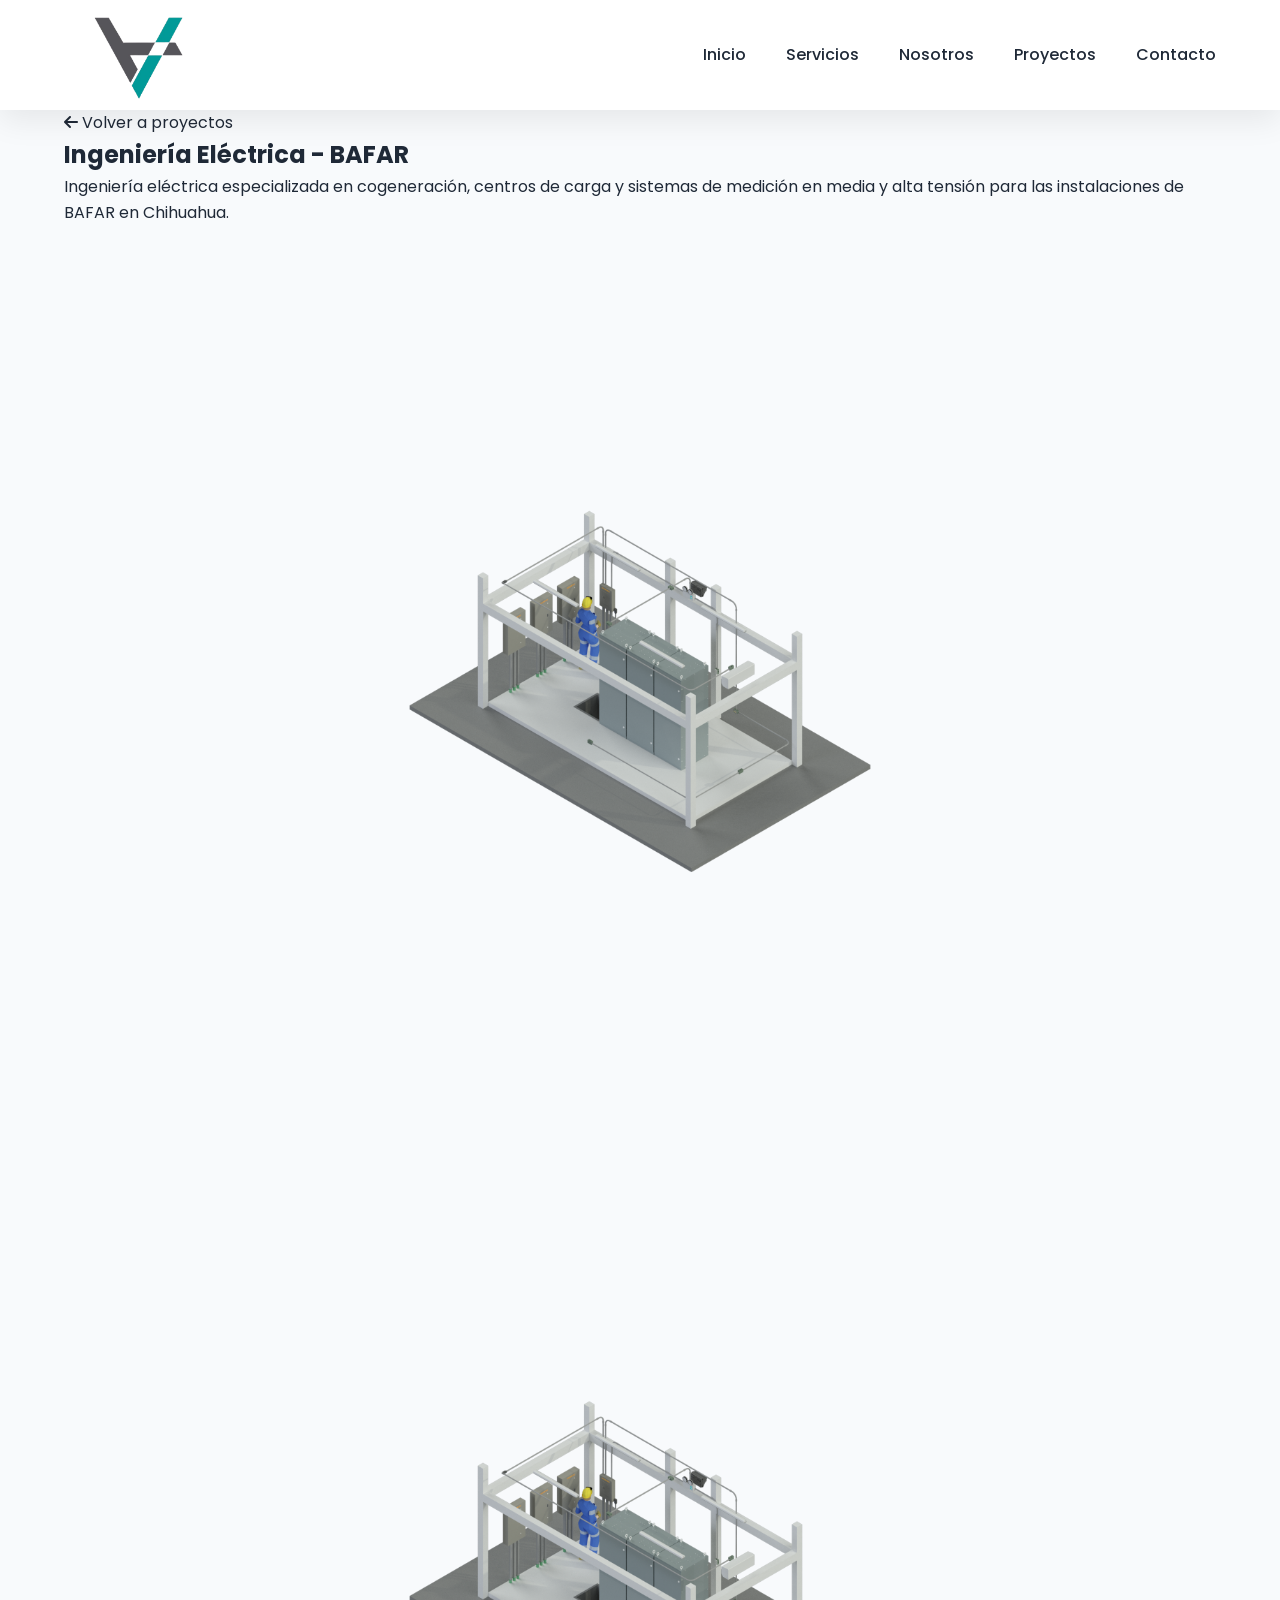
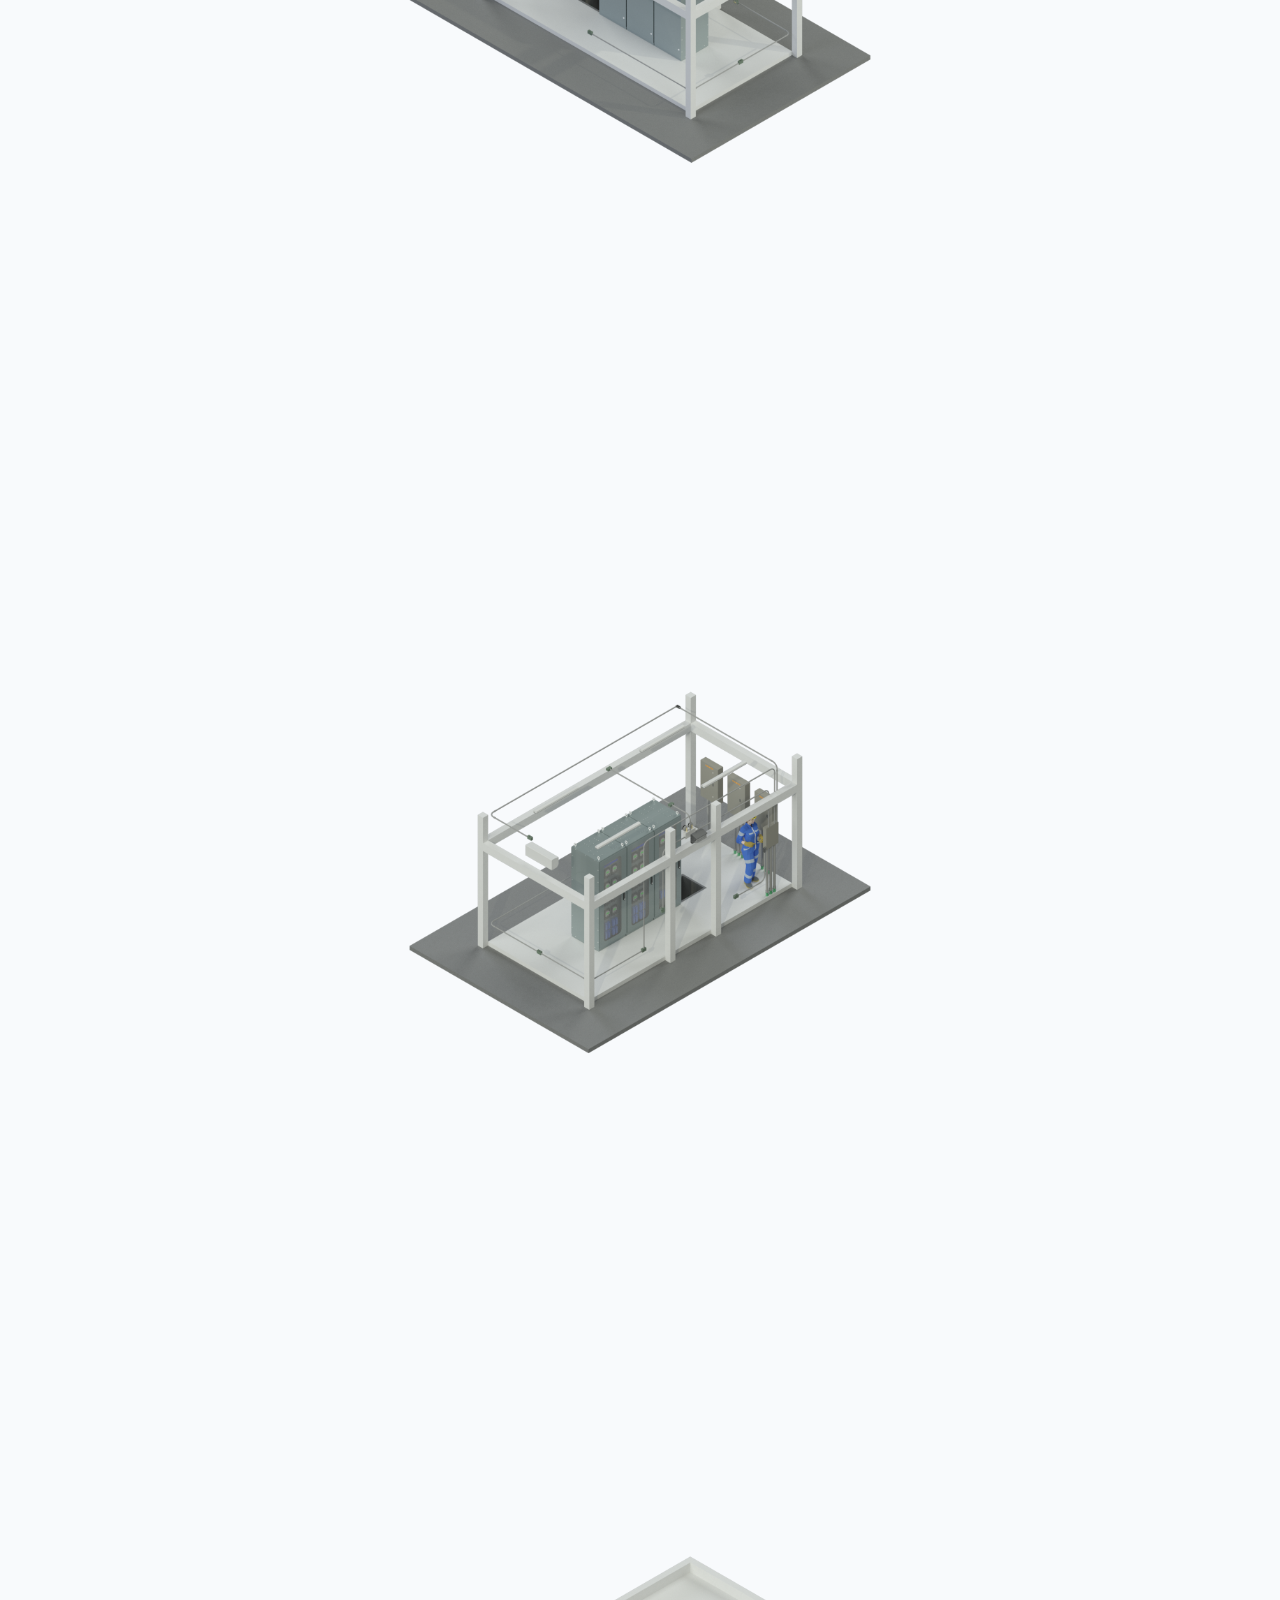
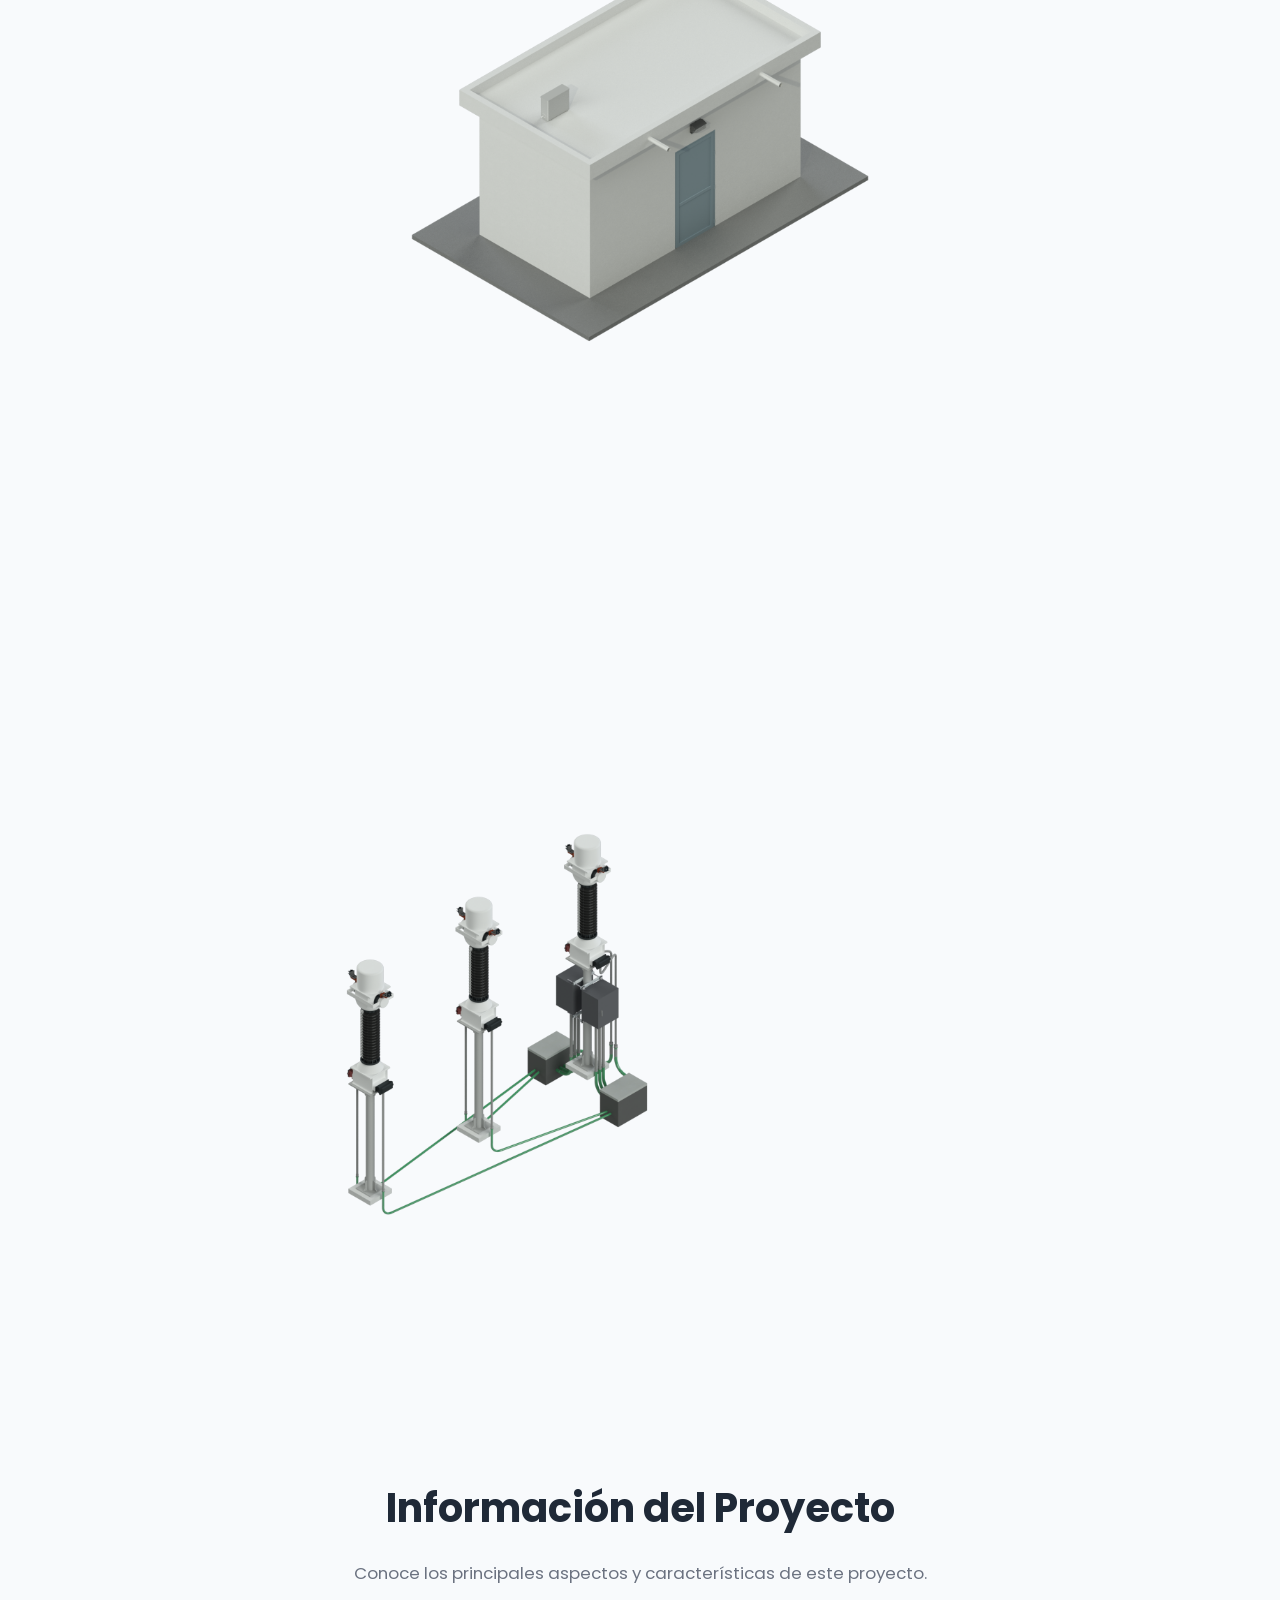
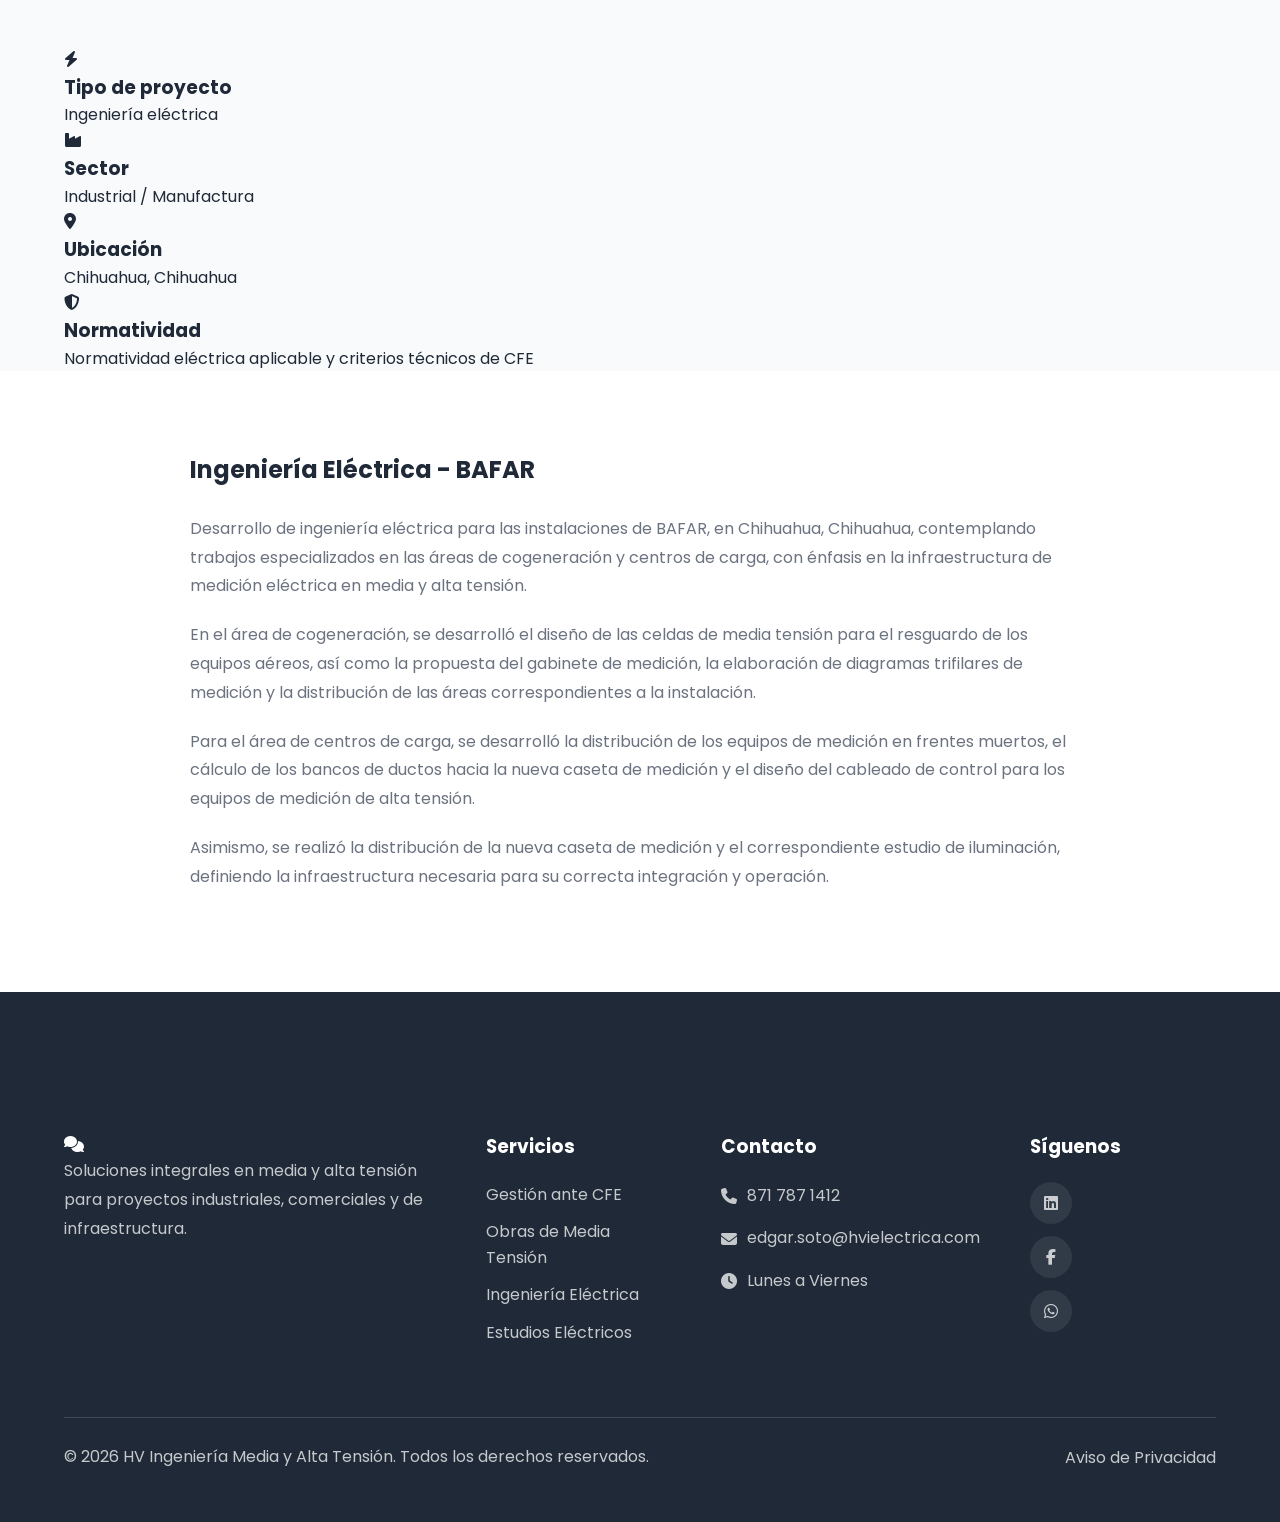
==== bafar.html @ 6735ddca "Se agregan las paginas de los proyectos asi como modificaciones en las tarjetas de servicios y proye" ====
<!DOCTYPE html>
<html lang="es">

<head>
    <meta charset="UTF-8">
    <meta name="viewport" content="width=device-width, initial-scale=1.0">

    <title>HV Ingeniería</title>

    <!-- Google Fonts -->
    <link rel="preconnect" href="https://fonts.googleapis.com">
    <link rel="preconnect" href="https://fonts.gstatic.com" crossorigin>

    <link href="https://fonts.googleapis.com/css2?family=Poppins:ital,wght@0,100;0,200;0,300;0,400;0,500;0,600;0,700;0,800;0,900;1,100;1,200;1,300;1,400;1,500;1,600;1,700;1,800;1,900&display=swap" rel="stylesheet">

    <!-- Font Awesome -->
    <link rel="stylesheet"
    href="https://cdnjs.cloudflare.com/ajax/libs/font-awesome/6.7.2/css/all.min.css">

    <!-- CSS -->
    <link rel="stylesheet" href="assets/css/style.css">
    <link rel="stylesheet" href="assets/css/responsive.css">
    
</head>

<body>

<header class="header">

    <div class="container">

        <nav class="navbar">

            <a href="index.html" class="logo">
                <img src="assets/img/logo/hv-ingenieria-logo.png" alt="Logo HV Ingeniería">

            </a>

            <ul class="nav-menu">

                <li class="nav-item">
                    <a href="index.html#inicio" class="nav-link">Inicio</a>
                </li>

                <li class="nav-item">
                    <a href="index.html#servicios" class="nav-link">Servicios</a>
                </li>

                <li class="nav-item">
                    <a href="index.html#nosotros" class="nav-link">Nosotros</a>
                </li>

                <li class="nav-item">
                    <a href="index.html#proyectos" class="nav-link">Proyectos</a>
                </li>

                <li class="nav-item">
                    <a href="index.html#contacto" class="nav-link">Contacto</a>
                </li>

            </ul>

        </nav>

    </div>

</header>

<section class="project-hero">

    <div class="container">

        <a href="index.html#proyectos" class="back-link">

            <i class="fa-solid fa-arrow-left"></i>

            Volver a proyectos

        </a>

        <h1>Ingeniería Eléctrica - BAFAR</h1>

        <p>
            Ingeniería eléctrica especializada en cogeneración, centros de carga y sistemas de medición en media y alta tensión para las instalaciones de BAFAR en Chihuahua.
        </p>

    </div>

</section>

<!-- ==========================
        GALERÍA DEL PROYECTO
========================== -->

<section class="project-gallery">

    <div class="container">

        <!-- Imagen principal -->
        <div class="gallery-main">

            <img
                id="currentImage"
                src="assets/img/proyectos/bafar/caseta-1.png"
                alt="Bafar"
            >

        </div>

        <!-- Miniaturas -->
        <div class="gallery-thumbnails">

            <img src="assets/img/proyectos/bafar/caseta-1.png" class="active">

            <img src="assets/img/proyectos/bafar/caseta-2.png">

            <img src="assets/img/proyectos/bafar/caseta-3.png">

            <img src="assets/img/proyectos/bafar/transformadores.png">

        </div>

    </div>

</section>

<!-- ==========================
     INFORMACIÓN DEL PROYECTO
========================== -->

<section class="project-details">

    <div class="container">

        <div class="section-header">

            <h2>Información del Proyecto</h2>

            <p>
                Conoce los principales aspectos y características de este proyecto.
            </p>

        </div>

        <div class="project-details-grid">

            <!-- Tipo de proyecto -->
            <div class="project-detail-card">

                <i class="fa-solid fa-bolt"></i>

                <div>

                    <h3>Tipo de proyecto</h3>

                    <p>Ingeniería eléctrica</p>

                </div>

            </div>

            <!-- Sector -->
            <div class="project-detail-card">

                <i class="fa-solid fa-industry"></i>

                <div>

                    <h3>Sector</h3>

                    <p> Industrial / Manufactura </p>

                </div>

            </div>

            <!-- Ubicación -->
            <div class="project-detail-card">

                <i class="fa-solid fa-location-dot"></i>

                <div>

                    <h3>Ubicación</h3>

                    <p>Chihuahua, Chihuahua</p>

                </div>

            </div>

            <!-- Normatividad -->
            <div class="project-detail-card">

                <i class="fa-solid fa-shield-halved"></i>

                <div>

                    <h3>Normatividad</h3>

                    <p>Normatividad eléctrica aplicable y criterios técnicos de CFE</p>

                </div>

            </div>

        </div>

    </div>

</section>

<section class="project-description">

    <div class="container">

        <div class="project-description-content">

            <h2>Ingeniería Eléctrica - BAFAR</h2>

            <p>
            Desarrollo de ingeniería eléctrica para las instalaciones de BAFAR, en Chihuahua, Chihuahua, 
            contemplando trabajos especializados en las áreas de cogeneración y centros de carga, con énfasis en la infraestructura de medición eléctrica
            en media y alta tensión.
            </p>
            
            <p>
             En el área de cogeneración, se desarrolló el diseño de las celdas de media tensión para el resguardo de los equipos aéreos, 
            así como la propuesta del gabinete de medición, la elaboración de diagramas trifilares de medición y la distribución de las áreas correspondientes a la instalación.
            </p>
            
            <p>
            Para el área de centros de carga, se desarrolló la distribución de los equipos de medición en frentes muertos, 
            el cálculo de los bancos de ductos hacia la nueva caseta de medición y el diseño del cableado de control para los equipos de medición de alta tensión. 
            </p>

            <p>
            Asimismo, se realizó la distribución de la nueva caseta de medición y el correspondiente estudio de iluminación, 
            definiendo la infraestructura necesaria para su correcta integración y operación.
            </p>

        </div>

    </div>

</section>

<section class="footer">

   <footer class="footer">

    <div class="container">

        <div class="footer-grid">

            <!-- Logo -->
            <div class="footer-about">

                <i class="fa-solid fa-comments"></i>

                <p>
                    Soluciones integrales en media y alta tensión para proyectos
                    industriales, comerciales y de infraestructura.
                </p>

            </div>

            <!-- Servicios -->
            <div class="footer-links">

                <h3>Servicios</h3>

                <ul>

                    <li><a href="servicios.html">Gestión ante CFE</a></li>
                    <li><a href="servicios.html">Obras de Media Tensión</a></li>
                    <li><a href="servicios.html">Ingeniería Eléctrica</a></li>
                    <li><a href="servicios.html">Estudios Eléctricos</a></li>

                </ul>

            </div>

            <!-- Contacto -->
            <div class="footer-contact">

                <h3>Contacto</h3>

                <p>
                    <i class="fa-solid fa-phone"></i>
                    871 787 1412
                </p>

                <p>
                    <i class="fa-solid fa-envelope"></i>
                    edgar.soto@hvielectrica.com
                </p>

                <p>
                    <i class="fa-solid fa-clock"></i>
                    Lunes a Viernes
                </p>

            </div>

            <!-- Redes -->
            <div class="footer-social">

                <h3>Síguenos</h3>

                <a href="#"><i class="fa-brands fa-linkedin"></i></a>

                <a href="#"><i class="fa-brands fa-facebook-f"></i></a>

                <a href="#"><i class="fa-brands fa-whatsapp"></i></a>

            </div>

        </div>

        <div class="footer-bottom">

            <p>
                © 2026 HV Ingeniería Media y Alta Tensión. Todos los derechos reservados.
            </p>

            <a href="#">
                Aviso de Privacidad
            </a>

        </div>

    </div>

</footer>

 <!-- JavaScript -->
    <script src="assets/js/script.js"></script>
    
</section>
---- assets/css/style.css ----
/* ===========================
   RESET CSS
=========================== */

*{
    margin: 0; /* Elimina los márgenes predeterminados */
    padding: 0; /* Elimina los rellenos predeterminados */
    box-sizing: border-box; /* Hace que el cálculo de tamaños sea mucho más sencillo y predecible */
}

/* ===========================
   VARIABLES GLOBALES
=========================== */

:root {

    /* ===== Colores ===== */
    --color-primary: #0EA5A8;
    --color-primary-dark: #0B7E80;

    --color-dark: #1F2937;
    --color-gray: #6B7280;

    --color-light: #F8FAFC;
    --color-white: #FFFFFF;

    /* ===== Tipografía ===== */
    --font-primary: "Poppins", sans-serif;

    /* ===== Espaciados ===== */
    --spacing-xs: 8px;
    --spacing-sm: 16px;
    --spacing-md: 32px;
    --spacing-lg: 64px;
    --spacing-xl: 96px;

    /* ===== Bordes ===== */
    --border-radius: 10px;

    /* ===== Sombras ===== */
    --shadow: 0 10px 30px rgba(0, 0, 0, 0.08);

}

/* ===========================
   ESTILOS GENERALES
=========================== */

body {

    font-family: var(--font-primary); /* Hace que toda la página utilice Poppins */

    background-color: var(--color-light);

    color: var(--color-dark); /* Color principal del texto */

    line-height: 1.6; /* Controla el espacio entre líneas */

    overflow-x: hidden; /* Evita la barra de desplazamiento horizontal */

}

/* ===========================
   TRANCISION SUAVE
=========================== */

html {

    scroll-behavior: smooth;

}

section {

     scroll-margin-top: 140px;

}

/* ===========================
   TAMAÑO DE IMÁGENES
=========================== */

img {

    max-width: 100%;

    display: block;

}

/* ===========================
   ENLACES
=========================== */

a {

    text-decoration: none;

    color: inherit;

}

/* ===========================
    LISTAS
=========================== */

ul {

    list-style: none;

}

/* ===========================
    CONTENEDOR PRINCIPAL
=========================== */

.container {

    width: 90%;

    max-width: 1200px;

    margin: 0 auto;

}

/* ===========================
   HEADER
=========================== */

.header {

    background-color: var(--color-white); /* Color de fondo blanco */

    box-shadow: var(--shadow); /* Sombra para dar profundidad */

    position: sticky; /* Hace que el header se quede fijo al hacer scroll */

    top: 0; /* Posición superior para que se quede en la parte superior de la página */

    z-index: 1000; /* Asegura que el header esté por encima de otros elementos */

}

/* ===========================
   NAVBAR
=========================== */

.navbar {

    display: flex; /* Utiliza Flexbox para organizar los elementos del navbar */

    justify-content: space-between; /* Distribuye los elementos a lo largo del eje horizontal */

    align-items: center; /* Centra los elementos verticalmente */

    height: 110px; /* Altura del navbar */

}

/* ===========================
   LOGO
=========================== */

.logo {

    display: flex;

    align-items: center;

}

.logo img {

    height: 150px;

    width: auto;

}

/* ===========================
   MENÚ DE NAVEGACIÓN
=========================== */

.nav-menu {

    display: flex;

    gap: 40px; /* Espacio entre los elementos del menú */

}

/* ===========================
    ENLACES DE NAVEGACIÓN
=========================== */

.nav-link {

    font-weight: 500;

    transition: .3s;


}

/* ===========================
    Cambio de color al pasar el mouse sobre los enlaces de navegación
=========================== */

.nav-link:hover {

    color: var(--color-primary);

}

/* ===========================
   HERO
=========================== */

.hero{

    padding:120px 0;
    background:linear-gradient(
        180deg,
        #ffffff 0%,
        #eef8f9 100%
    );

    margin-top: 30px;

}

.hero-container{

    display:flex;

    align-items:center;

    justify-content:space-between;

    gap:60px;

}

.hero-content{

    flex:1.2;

}

.hero-image{

    flex:.8;

}

.hero h1 span{
    display:block;
    color:var(--color-primary);
}

.hero-text h1{/* Título principal del hero */

    font-size:3.4rem;

    font-weight:700;

    line-height:1.15;

    margin-bottom:25px;

}

.hero-text span{/* Resalta una parte del título principal del hero */

    color:var(--color-primary);

}

.hero-text p{/* Descripción del hero */

    font-size:1.1rem;

    color:var(--color-gray);

    margin-bottom:35px;

    max-width:600px;

}

.hero-buttons{/* Contenedor de los botones del hero */

    display:flex;

    gap:20px;

}

.hero-image img {

    width: 100%;

    max-width: 550px;

    border-radius: 20px;

    box-shadow: 0 20px 50px rgba(0, 0, 0, 0.18);

    animation: floating 6s ease-in-out infinite;

}

.hero-list{

    margin-bottom:40px;

}

.hero-list li{

    margin-bottom:15px;

    font-weight:500;

}


@keyframes floating {

    0% {

        transform: translateY(0px);

    }

    50% {

        transform: translateY(-8px);

    }

    100% {

        transform: translateY(0px);

    }

}

/* ===========================
   BOTONES
=========================== */

.btn{

    display:inline-block;

    padding:15px 30px;

    border-radius:10px;

    font-weight:600;

    transition:.3s;

}

.btn-primary{

    background:var(--color-primary);

    color:white;

}

.btn-primary:hover{

    background:var(--color-primary-dark);

    transform:translateY(-3px);

}

.btn-secondary{

    border:2px solid var(--color-primary);

    color:var(--color-primary);

}

.btn-secondary:hover{

    background:var(--color-primary);

    color:white;

    transform:translateY(-3px);

}

/* ===========================
   CARACTERISTICAS
=========================== */

.features{/* Contenedor de la sección de características */

    padding:80px 0;
    background: #f8fafc;

}

.features-grid{/* Contenedor de la cuadrícula de características */

    display:grid;

    grid-template-columns:repeat(4,1fr);

    gap:30px;

}

.feature-card{/* Tarjeta individual de característica */

    background:var(--color-white);

    padding:35px 25px;

    border-radius:18px;

    text-align:center;

    box-shadow:var(--shadow);

    transition:.35s ease;

}

.feature-card:hover{ /* Efecto al pasar el mouse sobre la tarjeta de característica */

    transform:translateY(-10px);

    box-shadow:0 20px 40px rgba(0,0,0,.12);

}

.feature-icon{ /* Icono de la característica */

    font-size:2.7rem;

    margin-bottom:20px;

}

.feature-card h3{ /* Título de la característica */

    margin-bottom:15px;

    font-size:1.2rem;

}

.feature-card p{ /* Descripción de la característica */

    color:var(--color-gray);

    font-size:.95rem;

}

.feature-icon{/* Icono de la característica */

    width:70px;

    height:70px;

    margin:0 auto 20px;

    display:flex;

    align-items:center;

    justify-content:center;

    border-radius:50%;

    background:rgba(14,165,168,.10);

    font-size:2rem;

}

/* ===========================
   SERVICIOS
=========================== */

.services{ /* Contenedor de la sección de servicios */

    padding:100px 0;

}

.section-header{ /* Contenedor del encabezado de la sección de servicios */

    text-align:center;

    max-width:700px;

    margin:0 auto 60px;

}

.section-header h2{ /* Título de la sección de servicios */

    font-size:2.5rem;

    margin-bottom:20px;

}

.section-header p{ /* Descripción de la sección de servicios */

    color:var(--color-gray);

    font-size:1.05rem;

}

.services-grid{ /* Contenedor de la cuadrícula de servicios */

    display:grid;

    grid-template-columns:repeat(3,1fr);

    gap:35px;

}

.service-card{ /* Tarjeta individual de servicio */

    background: var(--color-white);

    border-radius: 18px;

    overflow: hidden;

    box-shadow: var(--shadow);

    transition: .35s ease;

    display: flex;

    flex-direction: column;

}

.service-card:hover{ /* Efecto al pasar el mouse sobre la tarjeta de servicio */

    transform: translateY(-10px);

    box-shadow: 0 20px 45px rgba(0,0,0,.12);

}

.service-image{ /* Contenedor de la imagen del servicio */

    overflow: hidden;

}

.service-image img{ /* Imagen del servicio */

    width:100%;

    height:230px;

    object-fit:cover;

    transition:.5s;

}

.service-card:hover .service-image img{ /* Efecto de zoom al pasar el mouse sobre la imagen del servicio */

    transform:scale(1.08);

}

.service-content{ /* Contenido de la tarjeta de servicio */

    padding:35px;

    display:flex;

    flex-direction:column;

    flex:1;

}

.service-content h3{/* Título del servicio */

    position:relative;

    display:inline-block;

}

.service-content h3::after{ /* Línea decorativa debajo del título del servicio */

    content:"";

    position:absolute;

    left:0;

    bottom:-2px;

    width:0;

    height:2px;

    background:var(--color-primary);

    transition:.35s;

}

.service-card:hover h3::after{ /* Efecto de animación de la línea decorativa al pasar el mouse sobre la tarjeta de servicio */

    width:100%;

}

.service-content p{/* Descripción del servicio */

    color:var(--color-gray);

    margin-bottom:25px;

}

.service-link{ /* Estilo del enlace de "Leer más" en la tarjeta de servicio */

    display: inline-flex;

    align-items: center;

    gap: 6px;

    color: var(--color-primary);

    font-weight: 600;

    transition: .3s;

    margin-top:auto;

}

.service-link span{ /* Estilo del icono de flecha en el enlace de "Leer más" */

    transition:.3s ease; 

}

.service-link:hover{ /* Cambia el color del enlace al pasar el mouse */

    letter-spacing:1px;

    color: var(--color-primary-dark);

}

.service-card:hover .service-link span{ /* Efecto de animación al pasar el mouse sobre el enlace de "Leer más" */

    transform:translateX(6px);

}

/* ===========================
   MODAL DE SERVICIOS
=========================== */

.service-modal{

    position:fixed;

    inset:0;

    background:rgba(0,0,0,.65);

    display:flex;

    align-items:center;

    justify-content:center;

    padding:30px;

    opacity:0;

    visibility:hidden;

    transition:.35s ease;

    z-index:9999;

}

.service-modal.active{

    opacity:1;

    visibility:visible;

}

.service-modal-content{

    position:relative;

    width:100%;

    max-width:950px;

    max-height:90vh;

    overflow:auto;

    background:var(--color-white);

    border-radius:22px;

    box-shadow:0 25px 70px rgba(0,0,0,.25);

    transform:scale(.85);

    transition:.35s ease;

}

.service-modal.active .service-modal-content{

    transform:scale(1);

}

.service-modal-image img{

    width:100%;

    height:360px;

    object-fit:cover;

    display:block;

}

.service-modal-info{

    padding:35px;

}

.service-modal-info h2{

    margin-bottom:15px;

    color:var(--color-dark);

}

.service-modal-info > p{

    color:var(--color-gray);

    line-height:1.8;

    margin-bottom:20px;

}

.service-modal-close{

    position:absolute;

    top:18px;

    right:18px;

    width:42px;

    height:42px;

    border:none;

    border-radius:50%;

    background:rgba(255,255,255,.95);

    color:var(--color-dark);

    font-size:20px;

    cursor:pointer;

    z-index:2;

    box-shadow:0 5px 15px rgba(0,0,0,.15);

    transition:.3s;

}

.service-modal-close:hover{

    transform:rotate(90deg);

    color:var(--color-primary);

}

#modalServiceDetails{

    color:var(--color-gray);

    line-height:1.8;

}

#modalServiceDetails ul{

    padding-left:20px;

    margin-top:15px;

}

#modalServiceDetails li{

    margin-bottom:8px;

}

/* ===========================
   NOSOTROS
=========================== */

.about{ /* Contenedor de la sección de nosotros */

    padding:100px 0;

    background:#F8FAFC;

}

.about-content{ /* Contenedor del contenido de la sección de nosotros */

    display:grid;

    grid-template-columns:1fr 1fr;

    gap:60px;

    align-items:center;

}

.about-image img{ /* Imagen de la sección de nosotros */

    width:100%;

    border-radius:20px;

    box-shadow:var(--shadow);

    transition:.4s;

}

.about-image{ /* Contenedor de la imagen de la sección de nosotros */

    overflow:hidden;

    border-radius:20px;

}

.about-image:hover img{ /* Efecto de zoom al pasar el mouse sobre la imagen de la sección de nosotros */

    transform:scale(1.05);

}

/* ===========================
   TAREJAS DE INFORMACIÓN
=========================== */

.about-info{ /* Contenedor de las tarjetas de información de la sección de nosotros */

    display:flex;

    flex-direction:column;

    gap:25px;

}

.about-card{

    background:var(--color-white);

    padding:30px;

    border-radius:18px;

    box-shadow:var(--shadow);

    transition:.35s ease;

}

.about-card:hover{

    transform:translateY(-8px);

}

.about-card h3{

    color:var(--color-primary);

    margin-bottom:15px;

}

.about-card p{

    color:var(--color-gray);

}

/*===========================
        VALORES
===========================*/

.values{

    margin-top:100px;

}

.values-grid{ /* Contenedor de la cuadrícula de valores */

    display:grid;

    grid-template-columns:repeat(auto-fit,minmax(220px,1fr)); /* Ajusta automáticamente el número de columnas según el tamaño de la pantalla */

    gap:25px;

}

.value-card{ /* Tarjeta individual de valor */

    background:var(--color-white);

    border-radius:18px;

    padding:35px 25px;

    text-align:center;

    box-shadow:var(--shadow);

    transition:.35s;

}

.value-card:hover{ /* Efecto al pasar el mouse sobre la tarjeta de valor */

    transform:translateY(-10px);

}

.value-card span{ /* Icono de la tarjeta de valor */

    font-size:40px;

    display:block;

    margin-bottom:18px;

}

.value-card i{ /* Icono de la tarjeta de valor */

    font-size:45px;

    color:var(--color-primary);

    margin-bottom:20px;

}

.value-card:hover i{

    transform:scale(1.15);

}

/*===========================
        PROYECTOS
===========================*/

.projects{

    padding:100px 0;

    background:var(--color-white);

}

.projects-grid{

    display:grid;

    grid-template-columns:repeat(3,1fr);

    gap:35px;

}

.project-card{
    background:var(--color-white);
    border-radius:18px;
    overflow:hidden;
    box-shadow:var(--shadow);
    transition:.35s ease;
    display:flex;
    flex-direction:column;
}

.project-card:hover{
    transform:translateY(-8px);
    box-shadow:0 20px 45px rgba(0,0,0,.12);
}

.project-image{
    width:100%;
    height:230px;
    object-fit:cover;
    display:block;
}

.project-content{
    padding:30px;
    display:flex;
    flex-direction:column;
    flex:1;
}

.project-content h3{
    margin-bottom:12px;
}

.project-content p{
    color:var(--color-gray);
    line-height:1.7;
    margin-bottom:25px;
}

.project-content .btn{
    margin-top:auto;
    align-self:flex-start;
}

.project-image-bafar{
    transform:scale(1.6);
}

/*===========================
    PROJECT DESCRIPTION
===========================*/

.project-description{

    padding:80px 0;

    background:var(--color-white);

}

.project-description-content{

    max-width:900px;

    margin:0 auto;

}

.project-description-content h2{

    margin-bottom:25px;

    color:var(--color-dark);

}

.project-description-content p{

    margin-bottom:20px;

    color:var(--color-gray);

    line-height:1.8;

}

/*===========================
        CONTACTO
===========================*/

.contact{

    padding:100px 0;

    background:var(--color-light);

}

.contact-container{

    display:grid;

    grid-template-columns:1fr 1.3fr;

    gap:60px;

    align-items:start;

}

.contact-info h3{

    margin-bottom:20px;

}

.contact-info p{

    color:var(--color-gray);

}

.contact-cards{

    display:flex;

    flex-direction:column;

    gap:20px;

    margin-top:35px;

}

.contact-card{

    display:flex;

    align-items:center;

    gap:20px;

    background:var(--color-white);

    padding:22px;

    border-radius:16px;

    box-shadow:var(--shadow);

    transition:.3s;

}

.contact-card:hover{

    transform:translateX(8px);

}

.contact-card i{

    width:60px;

    height:60px;

    display:flex;

    align-items:center;

    justify-content:center;

    border-radius:50%;

    background:rgba(14,165,168,.12);

    color:var(--color-primary);

    font-size:24px;

    flex-shrink:0;

}

.contact-card h4{

    margin-bottom:6px;

    color:var(--color-dark);

}

.contact-card p{

    margin:0;

    color:var(--color-gray);

}

/*===========================
      CONTACT FORM
===========================*/

.contact-info{

    width:100%;

}

.contact-form{

    width:100%;

    display:flex;

    justify-content:flex-start;

    align-items:flex-start;

}

.contact-cta{

    width:100%;

    max-width:450px;

    padding:45px;

    background:rgba(14,165,168,.08);

    border:1px solid rgba(14,165,168,.15);

    border-radius:20px;

    box-shadow:var(--shadow);

}

.contact-cta > i{

    font-size:32px;

    color:var(--color-primary);

    margin-bottom:20px;

}

.contact-cta h3{

    font-size:42px;

    color:var(--color-primary);

    margin-bottom:20px;

    line-height:1.2;

}

.contact-cta p{

    font-size:18px;

    color:var(--color-dark);

    line-height:1.8;

    margin-bottom:30px;

}

.contact-cta .btn{

    width:100%;

    display:flex;

    justify-content:center;

}

/*===========================
          FOOTER
===========================*/

.footer{

    background:var(--color-dark);

    color:var(--color-white);

    padding:70px 0 25px;

}

.footer-grid{

    display:grid;

    grid-template-columns:2fr 1fr 1fr 1fr;

    gap:50px;

}

.footer-logo{

    width:160px;

    margin-bottom:20px;

}

.footer p{

    color:rgba(255,255,255,.75);

    line-height:1.8;

}

.footer h3{

    margin-bottom:20px;

    color:var(--color-white);

}

.footer-links ul{

    list-style:none;

    padding:0;

}

.footer-links li{

    margin-bottom:12px;

}

.footer a{

    color:rgba(255,255,255,.75);

    text-decoration:none;

    transition:.3s;

}

.footer a:hover{

    color:var(--color-primary);

}

.footer-contact p{

    display:flex;

    align-items:center;

    gap:10px;

    margin-bottom:14px;

}

.footer-social{

    display:flex;

    flex-direction:column;

}

.footer-social a{

    width:42px;

    height:42px;

    display:flex;

    align-items:center;

    justify-content:center;

    border-radius:50%;

    background:rgba(255,255,255,.08);

    margin-bottom:12px;

    transition:.3s;

}

.footer-social a:hover{

    background:var(--color-primary);

    color:var(--color-white);

    transform:translateY(-3px);

}

.footer-bottom{

    margin-top:60px;

    padding-top:25px;

    border-top:1px solid rgba(255,255,255,.15);

    display:flex;

    justify-content:space-between;

    align-items:center;

    flex-wrap:wrap;

    gap:20px;

}

.whatsapp-card{

    text-decoration:none;

    color:inherit;

}

.whatsapp-card:hover{

    border-color:#25D366;

}

.whatsapp-card:hover i{

    background:#25D366;

    color:var(--color-white);

}
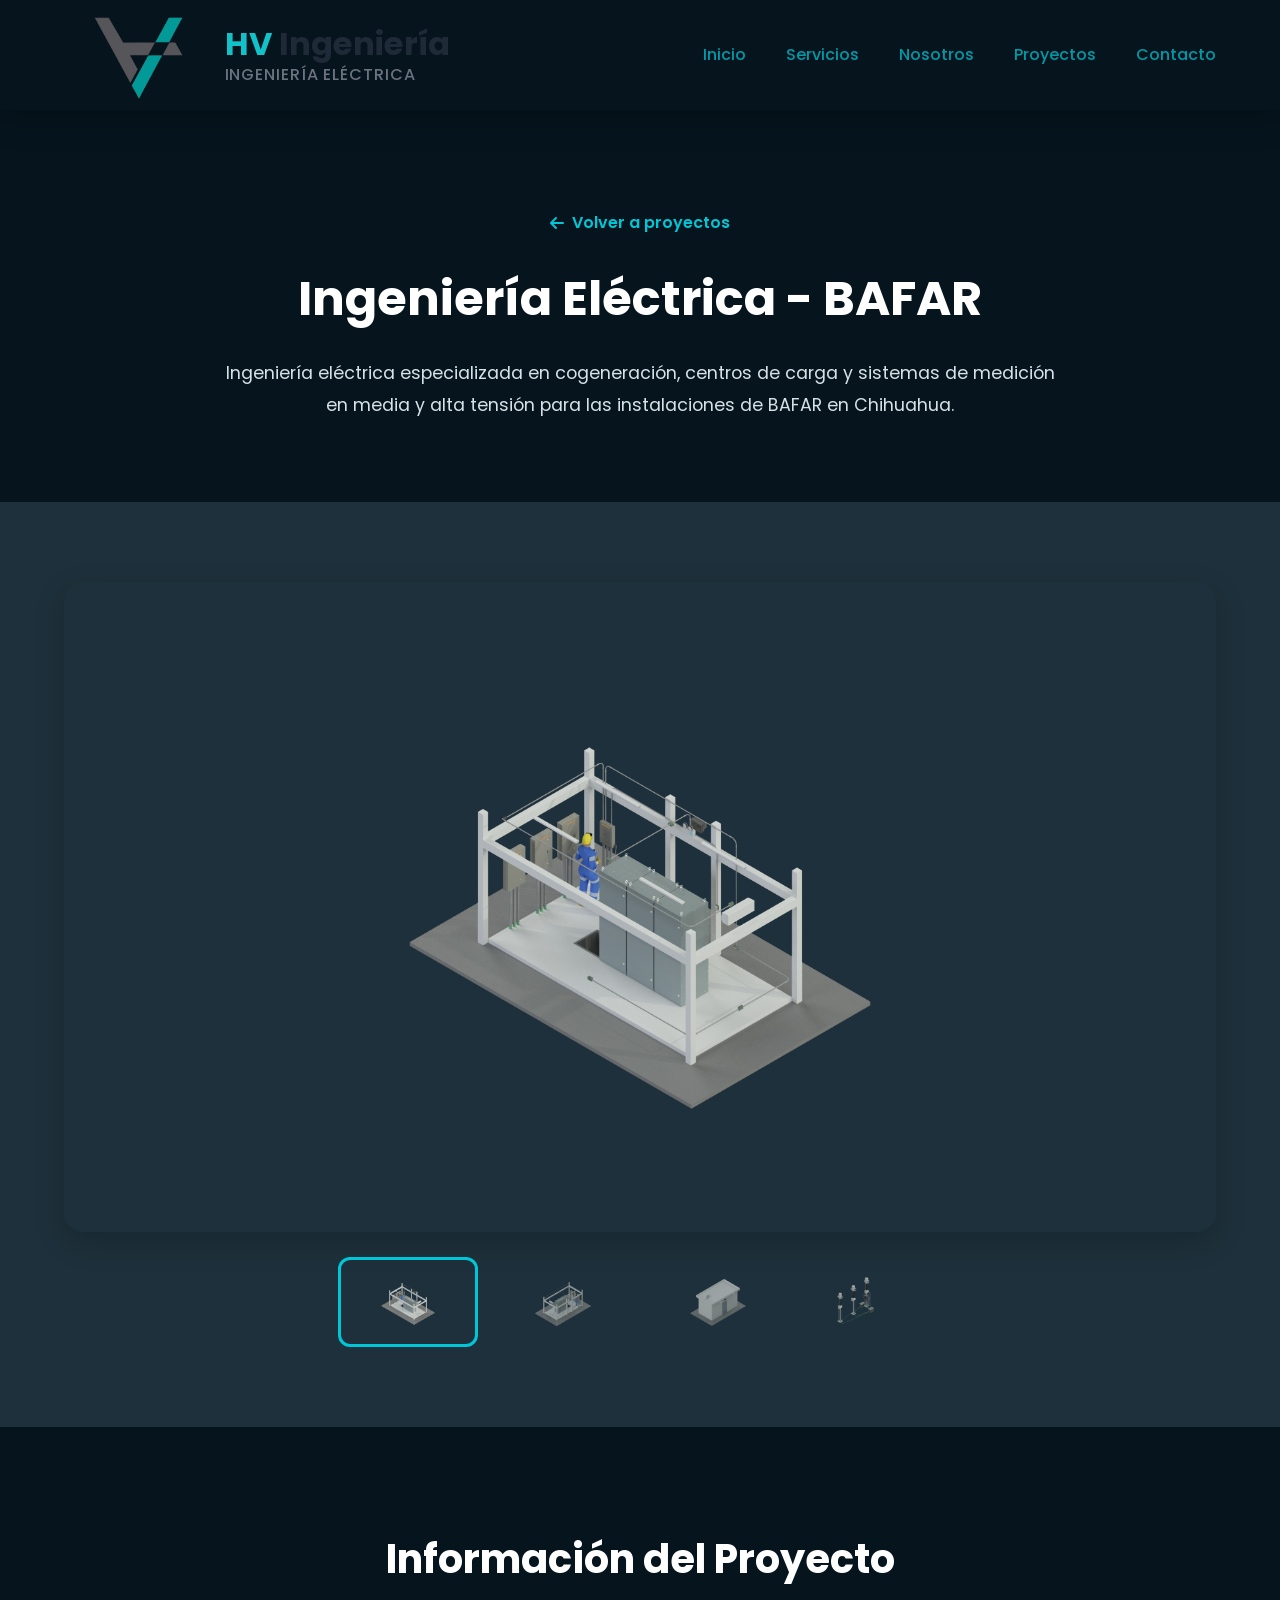
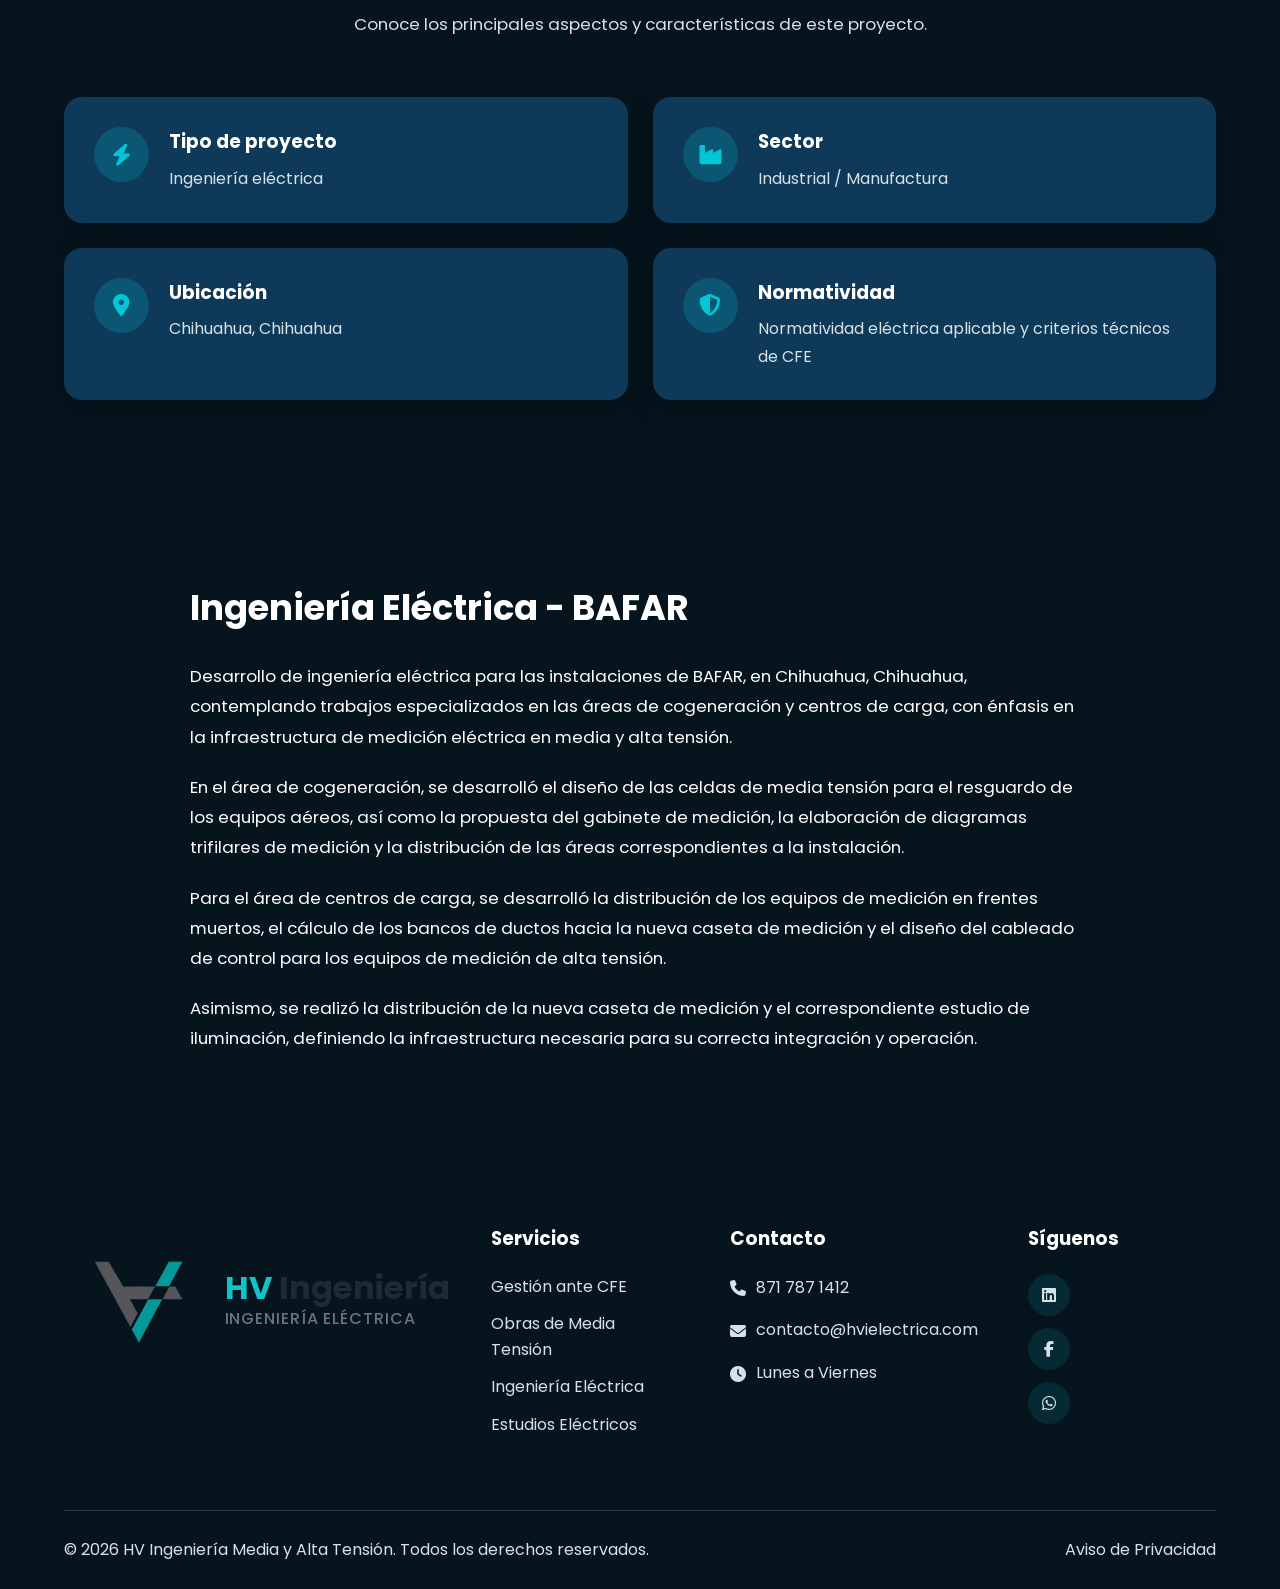
==== commit ff9a7481: "Actualiza diseño y navegación del sitio" ====
--- a/bafar.html
+++ b/bafar.html
@@ -32,9 +32,20 @@
         <nav class="navbar">
 
             <a href="index.html" class="logo">
+
                 <img src="assets/img/logo/hv-ingenieria-logo.png" alt="Logo HV Ingeniería">
 
-            </a>
+                <div class="logo-text">
+                <div class="logo-title">
+                <span>HV</span> Ingeniería
+                </div>
+
+            <div class="logo-subtitle">
+                Ingeniería eléctrica
+            </div>
+    </div>
+
+</a>
 
             <ul class="nav-menu">
 
@@ -247,8 +258,6 @@
 
 <section class="footer">
 
-   <footer class="footer">
-
     <div class="container">
 
         <div class="footer-grid">
@@ -256,14 +265,25 @@
             <!-- Logo -->
             <div class="footer-about">
 
-                <i class="fa-solid fa-comments"></i>
-
-                <p>
-                    Soluciones integrales en media y alta tensión para proyectos
-                    industriales, comerciales y de infraestructura.
-                </p>
-
-            </div>
+    <a href="index.html" class="logo">
+
+        <img src="assets/img/logo/hv-ingenieria-logo.png" alt="Logo HV Ingeniería">
+
+        <div class="logo-text">
+
+            <div class="logo-title">
+                <span>HV</span> Ingeniería
+            </div>
+
+            <div class="logo-subtitle">
+                Ingeniería eléctrica
+            </div>
+
+        </div>
+
+    </a>
+    
+</div>
 
             <!-- Servicios -->
             <div class="footer-links">
@@ -293,7 +313,7 @@
 
                 <p>
                     <i class="fa-solid fa-envelope"></i>
-                    edgar.soto@hvielectrica.com
+                    contacto@hvielectrica.com
                 </p>
 
                 <p>
--- a/assets/css/style.css
+++ b/assets/css/style.css
@@ -15,13 +15,13 @@
 :root {
 
     /* ===== Colores ===== */
-    --color-primary: #0EA5A8;
-    --color-primary-dark: #0B7E80;
-
-    --color-dark: #1F2937;
-    --color-gray: #6B7280;
-
-    --color-light: #F8FAFC;
+    --color-primary: #00C6D7;
+    --color-primary-dark: #0099A8;
+
+    --color-dark: #06141D;
+    --color-gray: #0E3959;
+
+    --color-light: #1E303B;
     --color-white: #FFFFFF;
 
     /* ===== Tipografía ===== */
@@ -38,7 +38,7 @@
     --border-radius: 10px;
 
     /* ===== Sombras ===== */
-    --shadow: 0 10px 30px rgba(0, 0, 0, 0.08);
+    --shadow: 0 10px 30px rgba(0, 0, 0, 0.18);
 
 }
 
@@ -130,7 +130,7 @@
 
 .header {
 
-    background-color: var(--color-white); /* Color de fondo blanco */
+    background-color: var(--color-dark); /* Color de fondo blanco */
 
     box-shadow: var(--shadow); /* Sombra para dar profundidad */
 
@@ -178,6 +178,27 @@
 
 }
 
+.logo-title {
+    color: var(--color-white);
+    font-size: 1.45rem;
+    font-weight: 700;
+    white-space: nowrap;
+}
+
+.logo-title span {
+    color: var(--color-primary);
+}
+
+.logo-subtitle {
+    margin-top: 5px;
+    color: var(--color-gray);
+    font-size: .82rem;
+    font-weight: 500;
+    letter-spacing: .9px;
+    text-transform: uppercase;
+    white-space: nowrap;
+}
+
 /* ===========================
    MENÚ DE NAVEGACIÓN
 =========================== */
@@ -196,10 +217,11 @@
 
 .nav-link {
 
+    color: var(--color-primary-dark);
+
     font-weight: 500;
 
     transition: .3s;
-
 
 }
 
@@ -219,133 +241,435 @@
 
 .hero{
 
-    padding:120px 0;
-    background:linear-gradient(
-        180deg,
-        #ffffff 0%,
-        #eef8f9 100%
+    position:relative;
+
+    min-height:650px;
+
+    padding:0;
+
+    background:#061b32;
+
+    overflow:hidden;
+
+    margin-top:0;
+
+}
+
+
+/* Contenedor principal */
+
+.hero-container{
+
+    position:relative;
+
+    display:flex;
+
+    align-items:center;
+
+    min-height:650px;
+
+    gap:0;
+
+}
+
+
+/* =========================
+   CONTENIDO
+========================= */
+
+.hero-content{
+
+    position:relative;
+
+    z-index:3;
+
+    width:50%;
+
+    padding:50px 60px 50px 0;
+
+}
+
+.hero-content::before{
+
+    content:"";
+
+    position:absolute;
+
+    top:0;
+
+    right:-85%;
+
+    width:200%;
+
+    height:100%;
+
+    background:#061b32;
+
+    z-index:-1;
+
+    clip-path:polygon(
+        0 0,
+        100% 0,
+        55% 58%,
+        100% 100%,
+        0 100%
     );
 
-    margin-top: 30px;
-
-}
-
-.hero-container{
+    pointer-events:none;
+}
+
+/* Diagonal turquesa */
+
+.hero-content::after{
+
+    content:"";
+
+    position:absolute;
+
+    top:0;
+
+    right:-85%;
+
+    width:200%;
+
+    height:100%;
+
+    /* Turquesa semitransparente */
+
+    background:rgba(17, 194, 200, 0.5);
+
+    clip-path:polygon(
+
+        96.5% 0,
+
+        100% 0,
+
+        56.5% 58%,
+
+        53.5% 58%
+
+    );
+
+    z-index:0;
+
+    pointer-events:none;
+    
+}
+
+.hero-subtitle{
+
+    display:block;
+
+    color:#11c2c8;
+
+    font-size:.95rem;
+
+    font-weight:700;
+
+    letter-spacing:.5px;
+
+    margin-bottom:15px;
+
+}
+
+
+.hero h1{
+
+    color:#ffffff;
+
+    font-size:2.8rem;
+
+    font-weight:700;
+
+    line-height:1.08;
+
+    margin-bottom:20px;
+
+}
+
+
+.hero h1 span{
+
+    display:block;
+
+    color:#11c2c8;
+
+}
+
+
+/* Descripción */
+
+.hero-content > p{
+
+    max-width:560px;
+
+    color:#e5edf5;
+
+    font-size:1.5rem;
+
+    line-height:1.6;
+
+    margin-bottom:22px;
+
+}
+
+
+/* =========================
+   LISTA
+========================= */
+
+.hero-list li{
 
     display:flex;
 
     align-items:center;
 
-    justify-content:space-between;
-
-    gap:60px;
-
-}
-
-.hero-content{
-
-    flex:1.2;
-
-}
+    gap:12px;
+
+    padding:6px 0;
+
+    color:#ffffff;
+
+    font-size:.92rem;
+
+    font-weight:500;
+
+    border-bottom:1px solid rgba(255,255,255,.12);
+
+}
+
+.hero-list li:last-child{
+
+    border-bottom:none;
+
+}
+
+.hero-list i{
+
+    color:#11c2c8;
+
+    font-size:1.15rem;
+
+}
+
+/* =========================
+   BOTONES
+========================= */
+
+.hero-buttons{
+
+    display:flex;
+
+    align-items:center;
+
+    gap:20px;
+
+    margin-top:25px;
+
+}
+
+
+.hero-buttons .btn{
+
+    display:inline-flex;
+
+    align-items:center;
+
+    justify-content:center;
+
+    gap:8px;
+
+    min-height:48px;
+
+    padding:0 20px;
+
+    border-radius:7px;
+
+    font-weight:600;
+
+    transition:.3s ease;
+
+}
+
+
+.hero-buttons .btn-primary{
+
+    background:#11b8be;
+
+    color:#ffffff;
+
+}
+
+
+.hero-buttons .btn-primary:hover{
+
+    background:#0d9fa5;
+
+    transform:translateY(-3px);
+
+}
+
+
+.hero-buttons .btn-secondary{
+
+    background:transparent;
+
+    color:#11c2c8;
+
+    border:2px solid #11c2c8;
+
+}
+
+
+.hero-buttons .btn-secondary:hover{
+
+    background:#11c2c8;
+
+    color:#ffffff;
+
+    transform:translateY(-3px);
+
+}
+
+
+/* =========================
+   IMAGEN
+========================= */
 
 .hero-image{
 
-    flex:.8;
-
-}
-
-.hero h1 span{
+    position:absolute;
+
+    top:0;
+
+    right:calc((1200px - 100vw) / 2);
+
+    width:52vw;
+
+    height:100%;
+
+    z-index:1;
+
+    overflow:hidden;
+
+}
+
+.hero-image img{
+
+    width:100%;
+
+    height:100%;
+
+    object-fit:cover;
+
     display:block;
-    color:var(--color-primary);
-}
-
-.hero-text h1{/* Título principal del hero */
-
-    font-size:3.4rem;
+
+    animation:floating 6s ease-in-out infinite;
+
+}
+
+
+/* Capa oscura ligera sobre la imagen */
+
+.hero-image::after{
+
+    content:"";
+
+    position:absolute;
+
+    inset:0;
+
+    background:rgba(0,0,0,.08);
+
+    z-index:1;
+
+}
+
+
+/* =========================
+   ANIMACIÓN
+========================= */
+
+@keyframes floating{
+
+    0%{
+
+        transform:scale(1) translateY(0);
+
+    }
+
+    50%{
+
+        transform:scale(1.02) translateY(-5px);
+
+    }
+
+    100%{
+
+        transform:scale(1) translateY(0);
+
+    }
+
+}
+
+.logo{
+
+    display:flex;
+
+    align-items:center;
+
+    gap:12px;
+
+    text-decoration:none;
+
+}
+
+.logo-text{
+
+    display:flex;
+
+    flex-direction:column;
+
+    justify-content:center;
+
+    line-height:1.1;
+
+}
+
+.logo-title{
+
+    color:#1F2937;
+
+    font-size:2.01rem;
 
     font-weight:700;
 
-    line-height:1.15;
-
-    margin-bottom:25px;
-
-}
-
-.hero-text span{/* Resalta una parte del título principal del hero */
-
-    color:var(--color-primary);
-
-}
-
-.hero-text p{/* Descripción del hero */
-
-    font-size:1.1rem;
-
-    color:var(--color-gray);
-
-    margin-bottom:35px;
-
-    max-width:600px;
-
-}
-
-.hero-buttons{/* Contenedor de los botones del hero */
-
-    display:flex;
-
-    gap:20px;
-
-}
-
-.hero-image img {
-
-    width: 100%;
-
-    max-width: 550px;
-
-    border-radius: 20px;
-
-    box-shadow: 0 20px 50px rgba(0, 0, 0, 0.18);
-
-    animation: floating 6s ease-in-out infinite;
-
-}
-
-.hero-list{
-
-    margin-bottom:40px;
-
-}
-
-.hero-list li{
-
-    margin-bottom:15px;
+    white-space:nowrap;
+
+}
+
+.logo-title span{
+
+    color:#11c2c8;
+
+}
+
+.logo-subtitle{
+
+    margin-top:5px;
+
+    color:#6B7280;
+
+    font-size:1.01rem;
 
     font-weight:500;
 
-}
-
-
-@keyframes floating {
-
-    0% {
-
-        transform: translateY(0px);
-
-    }
-
-    50% {
-
-        transform: translateY(-8px);
-
-    }
-
-    100% {
-
-        transform: translateY(0px);
-
-    }
-
+    letter-spacing:.9px;
+
+    text-transform:uppercase;
+
+    white-space:nowrap;
+    
 }
 
 /* ===========================
@@ -404,10 +728,11 @@
    CARACTERISTICAS
 =========================== */
 
-.features{/* Contenedor de la sección de características */
+.features{ /* Contenedor de la sección de características */
 
     padding:80px 0;
-    background: #f8fafc;
+
+    background:var(--color-dark);
 
 }
 
@@ -423,7 +748,7 @@
 
 .feature-card{/* Tarjeta individual de característica */
 
-    background:var(--color-white);
+    background:var(--color-gray);
 
     padding:35px 25px;
 
@@ -445,59 +770,49 @@
 
 }
 
-.feature-icon{ /* Icono de la característica */
-
-    font-size:2.7rem;
-
-    margin-bottom:20px;
-
-}
-
-.feature-card h3{ /* Título de la característica */
-
-    margin-bottom:15px;
-
-    font-size:1.2rem;
-
-}
-
-.feature-card p{ /* Descripción de la característica */
-
-    color:var(--color-gray);
-
-    font-size:.95rem;
-
-}
-
-.feature-icon{/* Icono de la característica */
-
-    width:70px;
-
-    height:70px;
-
-    margin:0 auto 20px;
-
-    display:flex;
-
-    align-items:center;
-
-    justify-content:center;
-
-    border-radius:50%;
-
-    background:rgba(14,165,168,.10);
-
-    font-size:2rem;
-
+.feature-card h3 {
+
+    margin-bottom: 15px;
+
+    font-size: 1.2rem;
+
+    color: var(--color-white);
+
+}
+
+.feature-card p {
+
+    color: #D6E2E8;
+
+    font-size: .95rem;
+
+}
+
+.feature-icon {
+    width: 70px;
+    height: 70px;
+    margin: 0 auto 20px;
+    display: flex;
+    align-items: center;
+    justify-content: center;
+    border-radius: 50%;
+    background: rgba(0, 198, 215, .20);
+    font-size: 2rem;
+}
+
+.feature-icon i {
+    color: #00C6D7;
 }
 
 /* ===========================
    SERVICIOS
 =========================== */
 
-.services{ /* Contenedor de la sección de servicios */
-
-    padding:100px 0;
+.services {
+
+    padding: 80px 0;
+
+    background: var(--color-dark);
 
 }
 
@@ -517,11 +832,13 @@
 
     margin-bottom:20px;
 
+    color: var(--color-white);
+
 }
 
 .section-header p{ /* Descripción de la sección de servicios */
 
-    color:var(--color-gray);
+    color:#D6E2E8;
 
     font-size:1.05rem;
 
@@ -539,7 +856,7 @@
 
 .service-card{ /* Tarjeta individual de servicio */
 
-    background: var(--color-white);
+    background: var(--color-gray);
 
     border-radius: 18px;
 
@@ -599,11 +916,13 @@
 
 }
 
-.service-content h3{/* Título del servicio */
-
-    position:relative;
-
-    display:inline-block;
+.service-content h3 {/* Título del servicio */
+
+    position: relative;
+
+    display: inline-block;
+
+    color: var(--color-white);
 
 }
 
@@ -633,11 +952,11 @@
 
 }
 
-.service-content p{/* Descripción del servicio */
-
-    color:var(--color-gray);
-
-    margin-bottom:25px;
+.service-content p { /* Descripción del servicio */
+
+    color: #D6E2E8;
+
+    margin-bottom: 25px;
 
 }
 
@@ -649,9 +968,9 @@
 
     gap: 6px;
 
-    color: var(--color-primary);
-
-    font-weight: 600;
+    color: #06141D;
+
+    font-weight: 700;
 
     transition: .3s;
 
@@ -669,7 +988,7 @@
 
     letter-spacing:1px;
 
-    color: var(--color-primary-dark);
+    color: var(--color-dark);
 
 }
 
@@ -729,7 +1048,7 @@
 
     overflow:auto;
 
-    background:var(--color-white);
+    background:#263442;
 
     border-radius:22px;
 
@@ -769,40 +1088,72 @@
 
     margin-bottom:15px;
 
+    color:var(--color-white);
+
+}
+
+.service-modal-info h3{
+
+    color:var(--color-white);
+
+    margin-bottom:12px;
+
+}
+
+.service-modal-info p{
+
+    color:#D6E2E8;
+
+    line-height:1.8;
+
+    margin-bottom:20px;
+
+}
+
+#modalServiceDetails{
+
+    color:#D6E2E8;
+
+    line-height:1.8;
+
+}
+
+#modalServiceDetails ul{
+
+    padding-left:20px;
+
+    margin-top:15px;
+
+}
+
+#modalServiceDetails li{
+
+    color:#D6E2E8;
+
+    margin-bottom:8px;
+
+}
+
+.service-modal-close{
+
+    position:absolute;
+
+    top:18px;
+
+    right:18px;
+
+    width:42px;
+
+    height:42px;
+
+    border:none;
+
+    border-radius:50%;
+
+    background:rgba(255,255,255,.95);
+
     color:var(--color-dark);
 
-}
-
-.service-modal-info > p{
-
-    color:var(--color-gray);
-
-    line-height:1.8;
-
-    margin-bottom:20px;
-
-}
-
-.service-modal-close{
-
-    position:absolute;
-
-    top:18px;
-
-    right:18px;
-
-    width:42px;
-
-    height:42px;
-
-    border:none;
-
-    border-radius:50%;
-
-    background:rgba(255,255,255,.95);
-
-    color:var(--color-dark);
-
     font-size:20px;
 
     cursor:pointer;
@@ -818,30 +1169,8 @@
 .service-modal-close:hover{
 
     transform:rotate(90deg);
-
+    
     color:var(--color-primary);
-
-}
-
-#modalServiceDetails{
-
-    color:var(--color-gray);
-
-    line-height:1.8;
-
-}
-
-#modalServiceDetails ul{
-
-    padding-left:20px;
-
-    margin-top:15px;
-
-}
-
-#modalServiceDetails li{
-
-    margin-bottom:8px;
 
 }
 
@@ -853,7 +1182,7 @@
 
     padding:100px 0;
 
-    background:#F8FAFC;
+    background: var(--color-dark);
 
 }
 
@@ -911,7 +1240,7 @@
 
 .about-card{
 
-    background:var(--color-white);
+    background:var(--color-gray);
 
     padding:30px;
 
@@ -939,7 +1268,7 @@
 
 .about-card p{
 
-    color:var(--color-gray);
+    color:#D6E2E8;
 
 }
 
@@ -965,7 +1294,7 @@
 
 .value-card{ /* Tarjeta individual de valor */
 
-    background:var(--color-white);
+    background:var(--color-gray);
 
     border-radius:18px;
 
@@ -976,6 +1305,18 @@
     box-shadow:var(--shadow);
 
     transition:.35s;
+
+}
+
+.value-card h3 {
+
+    color:var(--color-white);
+
+}
+
+.value-card p {
+
+    color:#D6E2E8;
 
 }
 
@@ -1015,11 +1356,267 @@
         PROYECTOS
 ===========================*/
 
+.project-gallery{ 
+
+    padding:80px 0; 
+
+}
+
+.project-hero{
+
+    padding:100px 0 80px;
+
+    background:var(--color-dark);
+
+    text-align:center;
+
+}
+
+.project-hero h1{
+
+    font-size:3rem;
+
+    color:var(--color-white);
+
+    margin:25px 0 20px;
+
+}
+
+.project-hero p{
+
+    max-width:850px;
+
+    margin:0 auto;
+
+    color:#D6E2E8;
+
+    font-size:1.1rem;
+
+    line-height:1.8;
+
+}
+
+.back-link{
+
+    display:inline-flex;
+
+    align-items:center;
+
+    gap:8px;
+
+    color:var(--color-primary);
+
+    font-weight:600;
+
+    transition:.3s;
+
+}
+
+.back-link:hover{
+
+    color:var(--color-white);
+
+    transform:translateX(-5px);
+
+}
+
+.project-details{
+
+    padding:100px 0;
+
+    background:var(--color-dark);
+
+}
+
+.project-details-grid{
+
+    display:grid;
+
+    grid-template-columns:repeat(2,1fr);
+
+    gap:25px;
+
+    margin-top:50px;
+
+}
+
+.project-detail-card{
+
+    display:flex;
+
+    align-items:flex-start;
+
+    gap:20px;
+
+    padding:30px;
+
+    background:var(--color-gray);
+
+    border-radius:18px;
+
+    box-shadow:var(--shadow);
+
+    transition:.35s ease;
+
+}
+
+.project-detail-card:hover{
+
+    transform:translateY(-8px);
+
+}
+
+.project-detail-card > i{
+
+    width:55px;
+
+    height:55px;
+
+    display:flex;
+
+    align-items:center;
+
+    justify-content:center;
+
+    flex-shrink:0;
+
+    border-radius:50%;
+
+    background:rgba(0,198,215,.20);
+
+    color:#00C6D7;
+
+    font-size:22px;
+
+}
+
+.project-detail-card h3{
+
+    margin-bottom:8px;
+
+    color:var(--color-white);
+
+}
+
+.project-detail-card p{
+
+    margin:0;
+
+    color:#D6E2E8;
+
+    line-height:1.7;
+
+}
+
+.project-description{
+
+    padding:100px 0;
+
+    background:var(--color-dark);
+
+}
+
+.project-description-content{
+
+    max-width:900px;
+
+    margin:0 auto;
+
+}
+
+.project-description-content h2{
+
+    margin-bottom:25px;
+
+    color:var(--color-white);
+
+    font-size:2.2rem;
+
+}
+
+.project-description-content p{
+
+    margin-bottom:20px;
+
+    color:#FFFFFF !important;
+
+    line-height:1.8;
+
+    font-size:1.05rem;
+
+}
+
+.gallery-main{ 
+    
+    margin-bottom:25px; 
+
+}
+
+.gallery-main img{ 
+    
+    width:100%; 
+    
+    max-height:650px; 
+    
+    object-fit:cover; 
+    
+    border-radius:20px; 
+    
+    box-shadow:var(--shadow); 
+
+}
+
+.gallery-thumbnails{ 
+    
+    display:flex; 
+    
+    gap:15px; 
+    
+    justify-content:center; 
+    
+    flex-wrap:wrap; 
+
+}
+
+.gallery-thumbnails img{ 
+    
+    width:140px; 
+    
+    height:90px; 
+    
+    object-fit:cover; 
+    
+    border-radius:12px; 
+    
+    cursor:pointer; 
+    
+    transition:.3s; 
+    
+    opacity:.7; 
+
+}
+
+.gallery-thumbnails img:hover{ 
+    
+    transform:translateY(-5px); 
+    
+    opacity:1; 
+
+}
+
+.gallery-thumbnails img.active{ 
+    
+    opacity:1; 
+    
+    border:3px solid var(--color-primary); 
+
+}
+
 .projects{
 
     padding:100px 0;
 
-    background:var(--color-white);
+    background:var(--color-dark);
 
 }
 
@@ -1034,51 +1631,84 @@
 }
 
 .project-card{
-    background:var(--color-white);
+    background:var(--color-gray);
+
     border-radius:18px;
+
     overflow:hidden;
+
     box-shadow:var(--shadow);
+
     transition:.35s ease;
+
     display:flex;
+
     flex-direction:column;
+
 }
 
 .project-card:hover{
+
     transform:translateY(-8px);
+
     box-shadow:0 20px 45px rgba(0,0,0,.12);
+
 }
 
 .project-image{
+
     width:100%;
+
     height:230px;
+
     object-fit:cover;
+
     display:block;
+
 }
 
 .project-content{
+
     padding:30px;
+
     display:flex;
+
     flex-direction:column;
+
     flex:1;
+
 }
 
 .project-content h3{
+
     margin-bottom:12px;
+
+    color:var(--color-white);
+
 }
 
 .project-content p{
-    color:var(--color-gray);
+
+    color:#D6E2E8;
+
     line-height:1.7;
+
     margin-bottom:25px;
+
 }
 
 .project-content .btn{
+
     margin-top:auto;
+
     align-self:flex-start;
+
 }
 
 .project-image-bafar{
+
     transform:scale(1.6);
+
 }
 
 /*===========================
@@ -1089,7 +1719,7 @@
 
     padding:80px 0;
 
-    background:var(--color-white);
+    background:var(--color-dark);
 
 }
 
@@ -1105,7 +1735,7 @@
 
     margin-bottom:25px;
 
-    color:var(--color-dark);
+    color:var(--color-white);
 
 }
 
@@ -1127,7 +1757,7 @@
 
     padding:100px 0;
 
-    background:var(--color-light);
+    background:var(--color-dark);
 
 }
 
@@ -1147,11 +1777,13 @@
 
     margin-bottom:20px;
 
+    color:var(--color-white);
+
 }
 
 .contact-info p{
 
-    color:var(--color-gray);
+    color:#D6E2E8;
 
 }
 
@@ -1175,7 +1807,7 @@
 
     gap:20px;
 
-    background:var(--color-white);
+    background:var(--color-gray);
 
     padding:22px;
 
@@ -1207,9 +1839,9 @@
 
     border-radius:50%;
 
-    background:rgba(14,165,168,.12);
-
-    color:var(--color-primary);
+    background:rgba(0,198,215,.20);
+
+    color:#00C6D7;
 
     font-size:24px;
 
@@ -1221,7 +1853,7 @@
 
     margin-bottom:6px;
 
-    color:var(--color-dark);
+    color:var(--color-white);
 
 }
 
@@ -1229,7 +1861,7 @@
 
     margin:0;
 
-    color:var(--color-gray);
+    color:#D6E2E8;
 
 }
 
@@ -1299,7 +1931,7 @@
 
     font-size:18px;
 
-    color:var(--color-dark);
+    color:#D6E2E8;
 
     line-height:1.8;
 
@@ -1345,13 +1977,17 @@
 
     width:160px;
 
+    height:auto;
+
+    display:block;
+
     margin-bottom:20px;
-
+    
 }
 
 .footer p{
 
-    color:rgba(255,255,255,.75);
+    color:#D6E2E8;
 
     line-height:1.8;
 
@@ -1381,7 +2017,7 @@
 
 .footer a{
 
-    color:rgba(255,255,255,.75);
+    color:#D6E2E8;
 
     text-decoration:none;
 
@@ -1429,7 +2065,7 @@
 
     border-radius:50%;
 
-    background:rgba(255,255,255,.08);
+    background:rgba(0,198,215,.12);
 
     margin-bottom:12px;
 
@@ -1447,6 +2083,30 @@
 
 }
 
+.footer-logo-bottom {
+
+    display:flex;
+
+    justify-content:center;
+
+    align-items:center;
+
+    margin-top:50px;
+
+    margin-bottom:30px;
+
+}
+
+.footer-logo-bottom img {
+
+    width:180px;
+
+    height:auto;
+
+    display:block;
+
+}
+
 .footer-bottom{
 
     margin-top:60px;
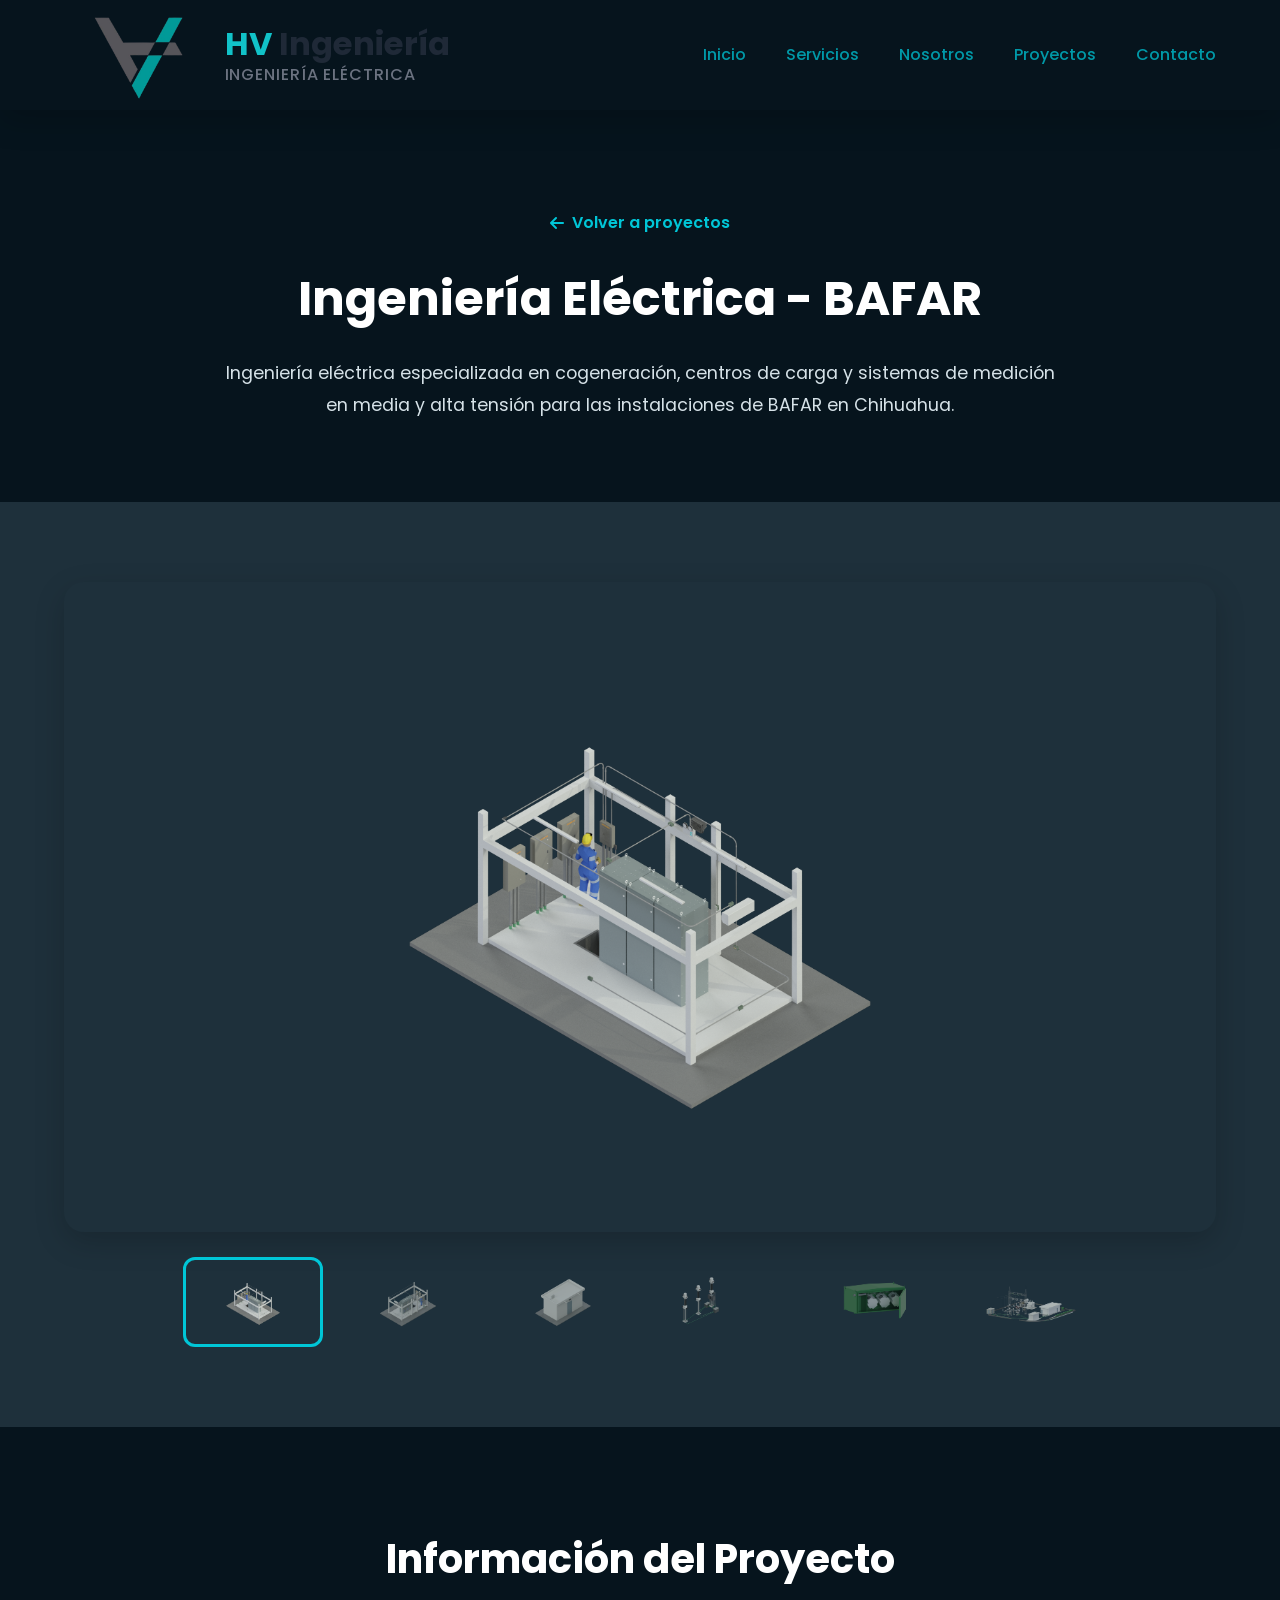
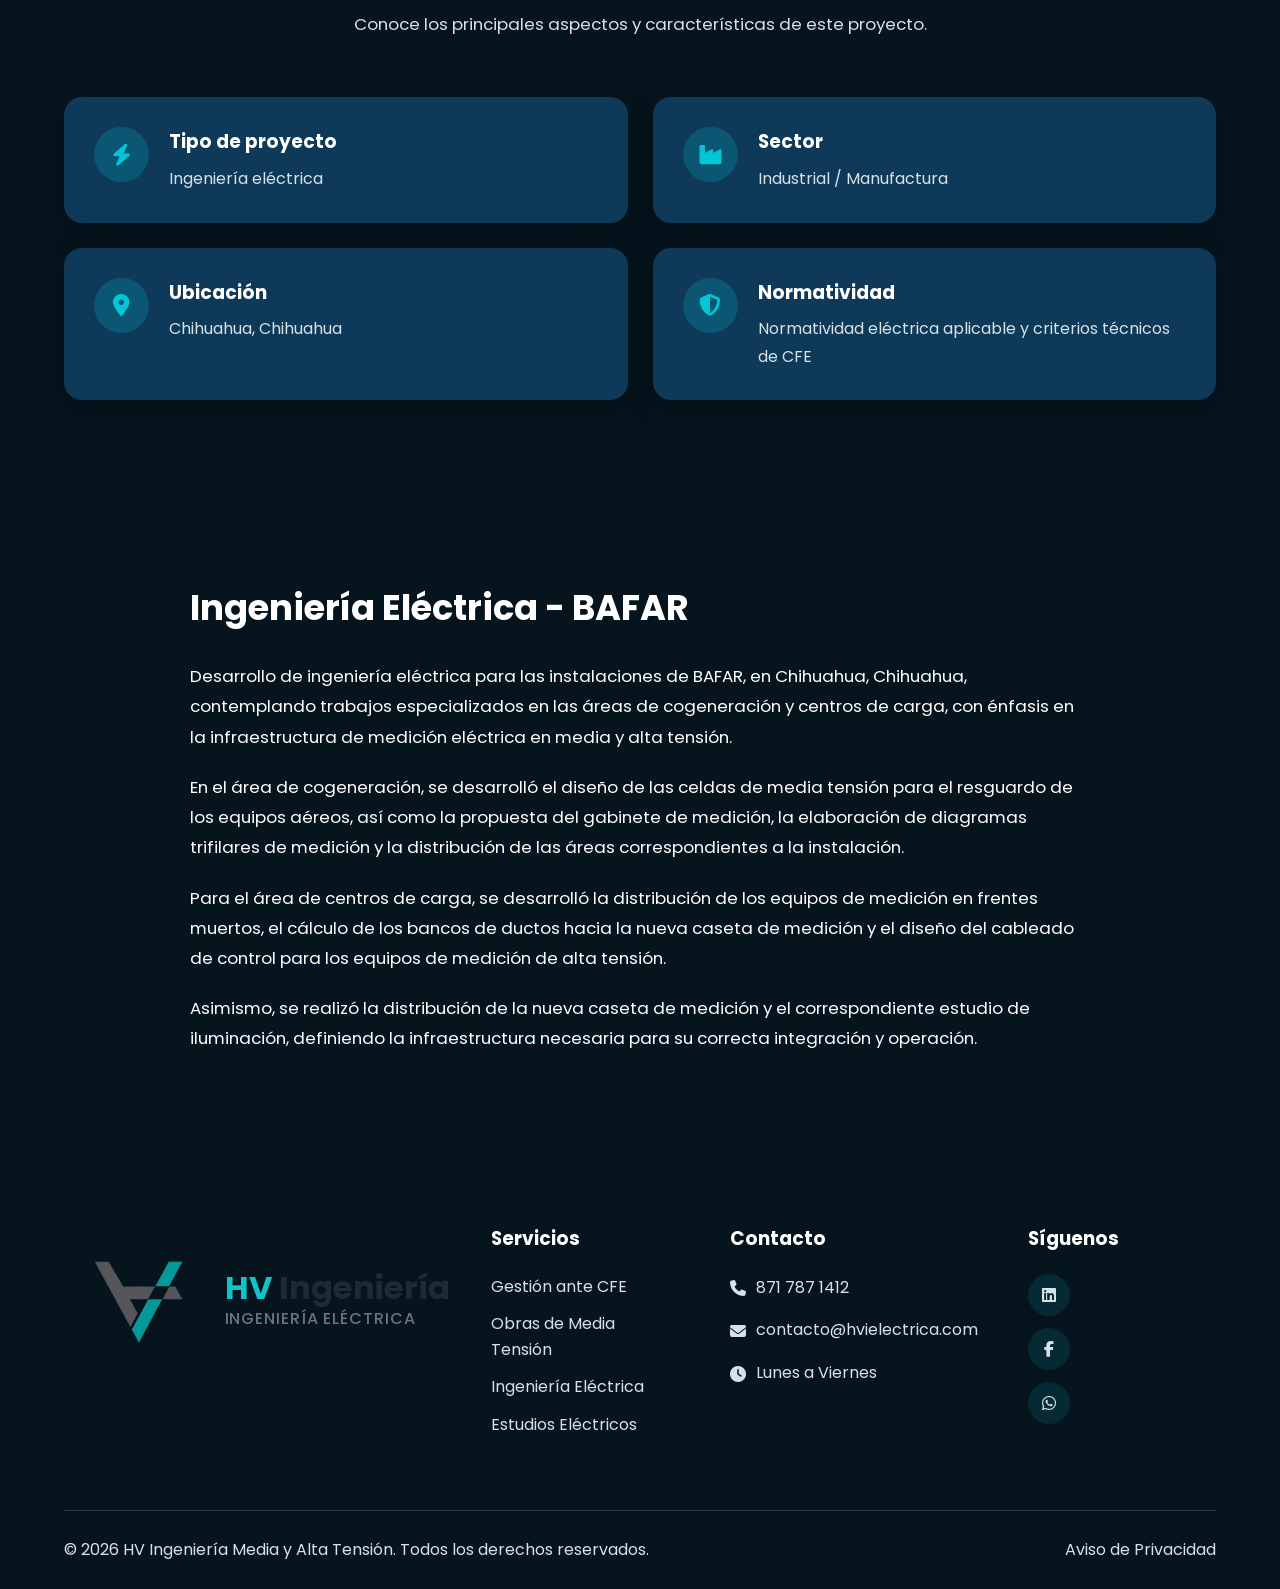
==== commit d8be3141: "Actualiza servicios y proyectos" ====
--- a/bafar.html
+++ b/bafar.html
@@ -129,6 +129,10 @@
 
             <img src="assets/img/proyectos/bafar/transformadores.png">
 
+            <img src="assets/img/proyectos/bafar/frente-muerto.png">
+
+            <img src="assets/img/proyectos/bafar/subestacion.png">
+
         </div>
 
     </div>
--- a/assets/css/style.css
+++ b/assets/css/style.css
@@ -1186,90 +1186,156 @@
 
 }
 
-.about-content{ /* Contenedor del contenido de la sección de nosotros */
+.about-content{
 
     display:grid;
 
-    grid-template-columns:1fr 1fr;
-
-    gap:60px;
-
-    align-items:center;
-
-}
-
-.about-image img{ /* Imagen de la sección de nosotros */
-
+    grid-template-columns:1.05fr .95fr;
+
+    gap:45px;
+
+    align-items:stretch;
+
+}
+
+
+/* ===========================
+   CONTENIDO DE INFORMACIÓN
+=========================== */
+
+.about-info{
+
+    display:flex;
+
+    flex-direction:column;
+
+    justify-content:center;
+
+    gap:15px;
+
+}
+
+
+/* ===========================
+   ENCABEZADO
+=========================== */
+
+.about-heading{
+
+    margin-bottom:15px;
+
+}
+
+.about-subtitle{
+
+    display:block;
+
+    color:var(--color-primary);
+
+    font-size:.75rem;
+
+    font-weight:700;
+
+    letter-spacing:3px;
+
+    margin-bottom:8px;
+}
+
+.about-heading h2{
+
+    color:var(--color-white);
+
+    font-size:2.5rem;
+
+    line-height:1.15;
+
+    margin-bottom:15px;
+
+    max-width:600px;
+
+}
+
+.about-heading h2 span{
+
+    color:var(--color-primary);
+
+}
+
+.about-heading p{
+
+    color:var(--color-white);
+
+    line-height:1.6;
+
+    max-width:650px;
+
+    margin:0;
+
+}
+
+
+/* ===========================
+   TARJETAS DE INFORMACIÓN
+=========================== */
+
+.about-card{
+
+    background:var(--color-light);
+
+    padding:20px 22px;
+
+    border-radius:12px;
+
+    border-left:4px solid var(--color-primary);
+
+    box-shadow:var(--shadow);
+
+    transition:.35s ease;
+}
+
+.about-card:hover{
+
+    transform:translateX(6px);
+
+}
+
+.about-card h3{
+
+    color:var(--color-primary);
+
+    margin-bottom:8px;
+
+}
+
+.about-card p{
+    color:var(--color-white);
+    line-height:1.5;
+    margin:0;
+}
+
+
+/* ===========================
+   IMAGEN
+=========================== */
+
+.about-image{
+    overflow:hidden;
+    border-radius:20px;
+    min-height:600px;
+    box-shadow:var(--shadow);
+}
+
+.about-image img{
     width:100%;
-
-    border-radius:20px;
-
-    box-shadow:var(--shadow);
+    height:100%;
+    display:block;
+    object-fit:cover;
 
     transition:.4s;
-
-}
-
-.about-image{ /* Contenedor de la imagen de la sección de nosotros */
-
-    overflow:hidden;
-
-    border-radius:20px;
-
-}
-
-.about-image:hover img{ /* Efecto de zoom al pasar el mouse sobre la imagen de la sección de nosotros */
-
+}
+
+.about-image:hover img{
     transform:scale(1.05);
-
-}
-
-/* ===========================
-   TAREJAS DE INFORMACIÓN
-=========================== */
-
-.about-info{ /* Contenedor de las tarjetas de información de la sección de nosotros */
-
-    display:flex;
-
-    flex-direction:column;
-
-    gap:25px;
-
-}
-
-.about-card{
-
-    background:var(--color-gray);
-
-    padding:30px;
-
-    border-radius:18px;
-
-    box-shadow:var(--shadow);
-
-    transition:.35s ease;
-
-}
-
-.about-card:hover{
-
-    transform:translateY(-8px);
-
-}
-
-.about-card h3{
-
-    color:var(--color-primary);
-
-    margin-bottom:15px;
-
-}
-
-.about-card p{
-
-    color:#D6E2E8;
-
 }
 
 /*===========================
